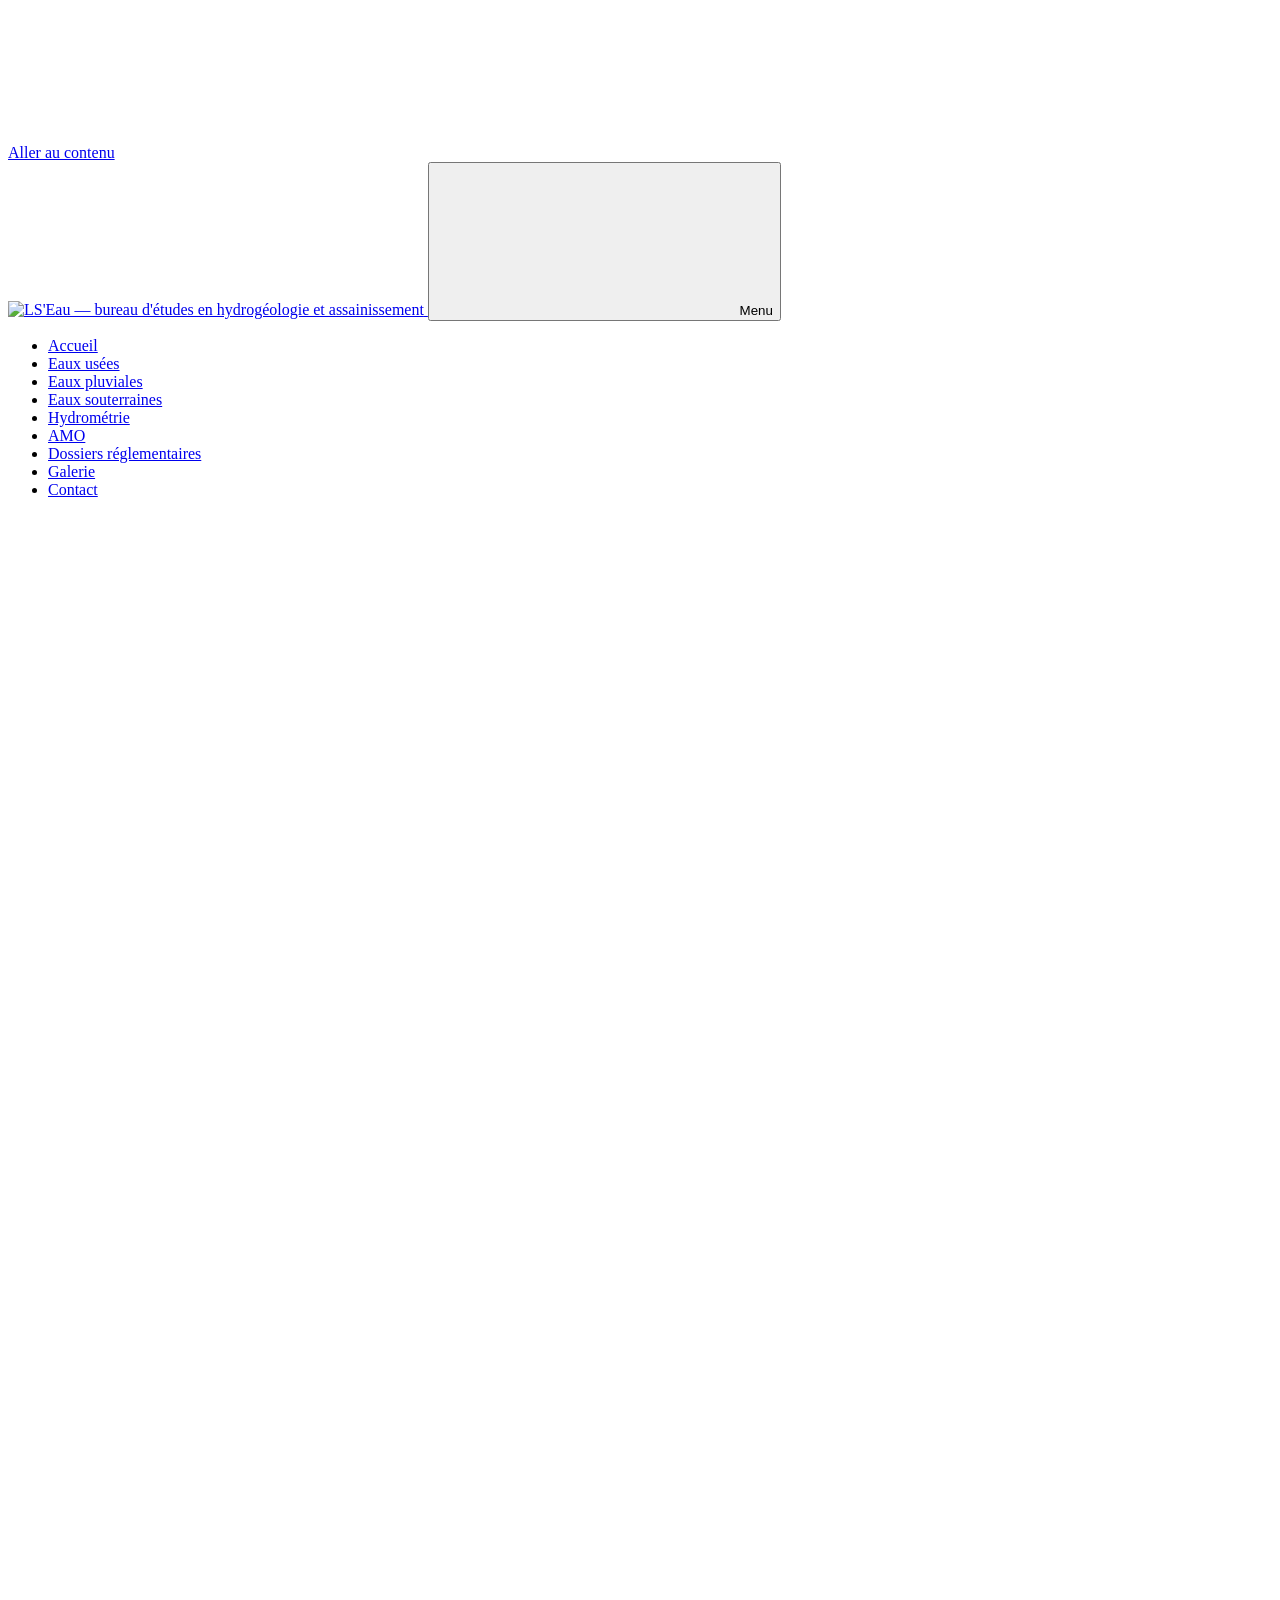
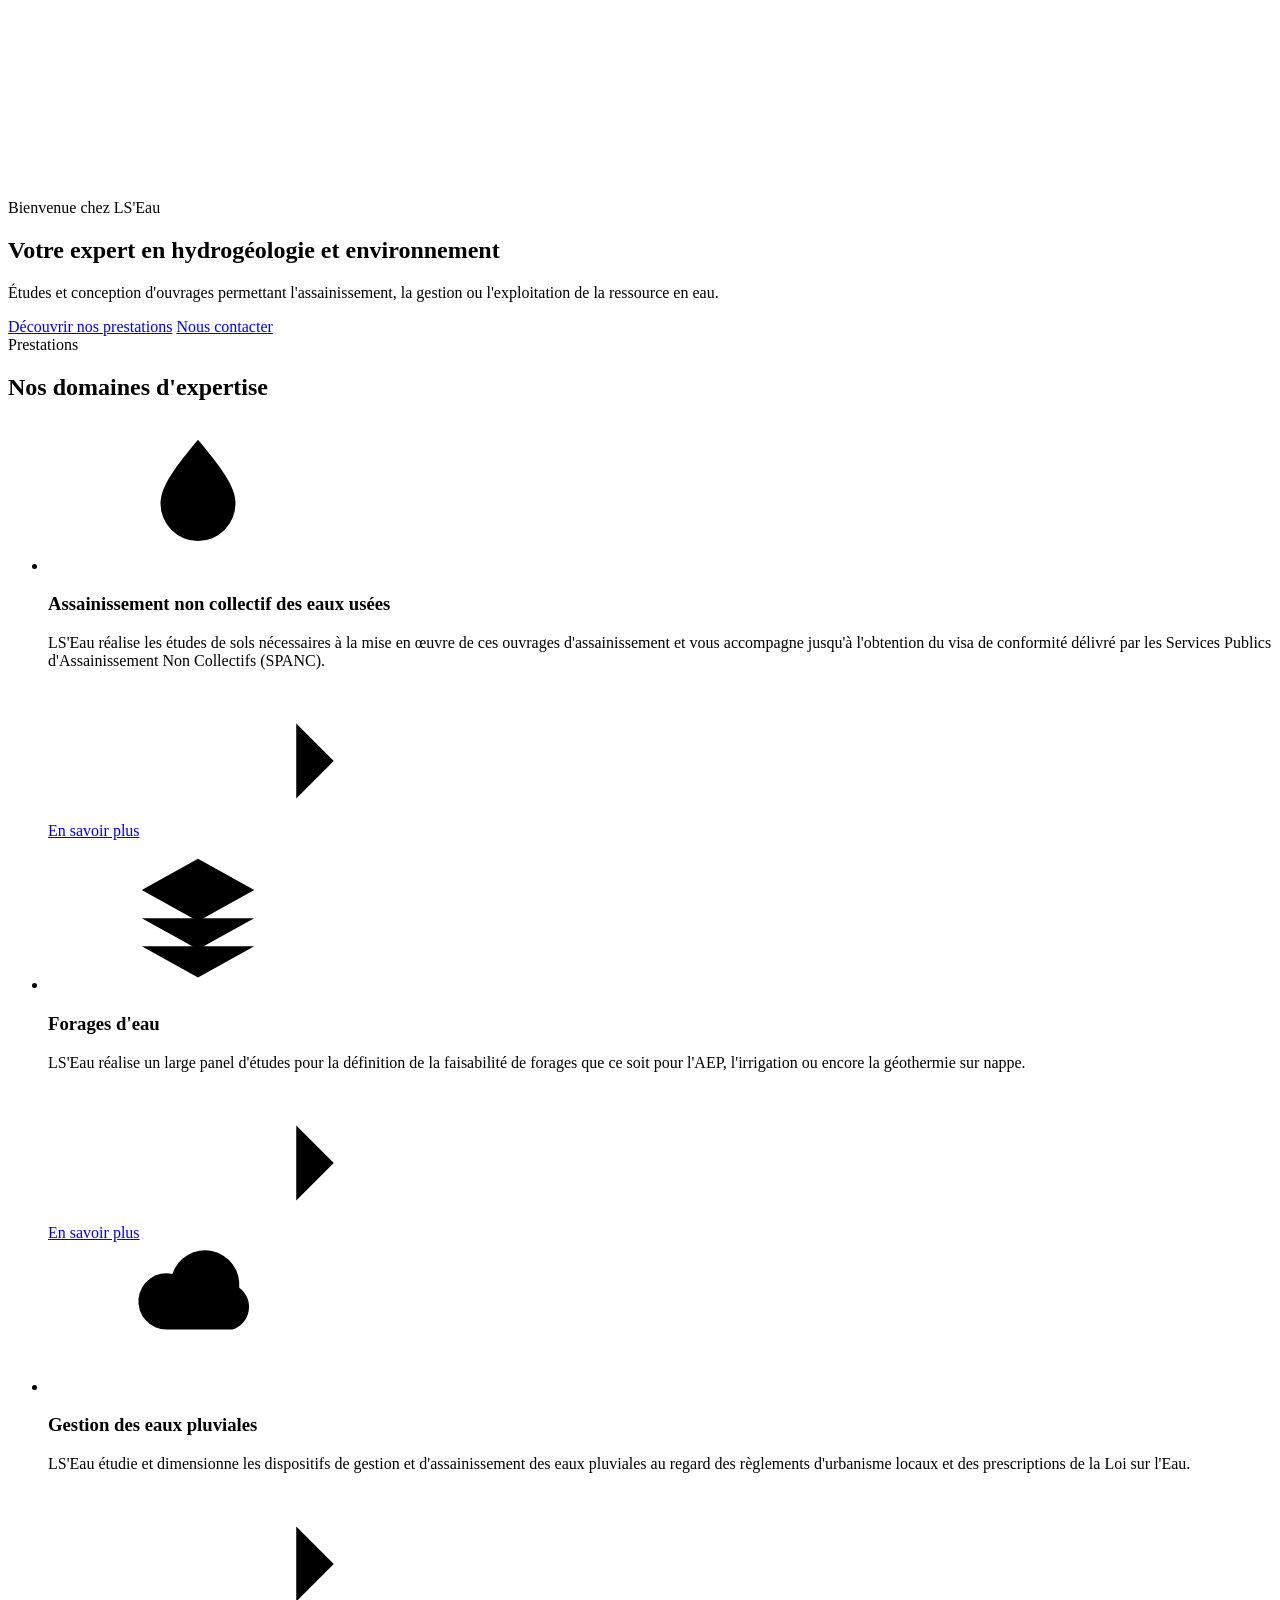
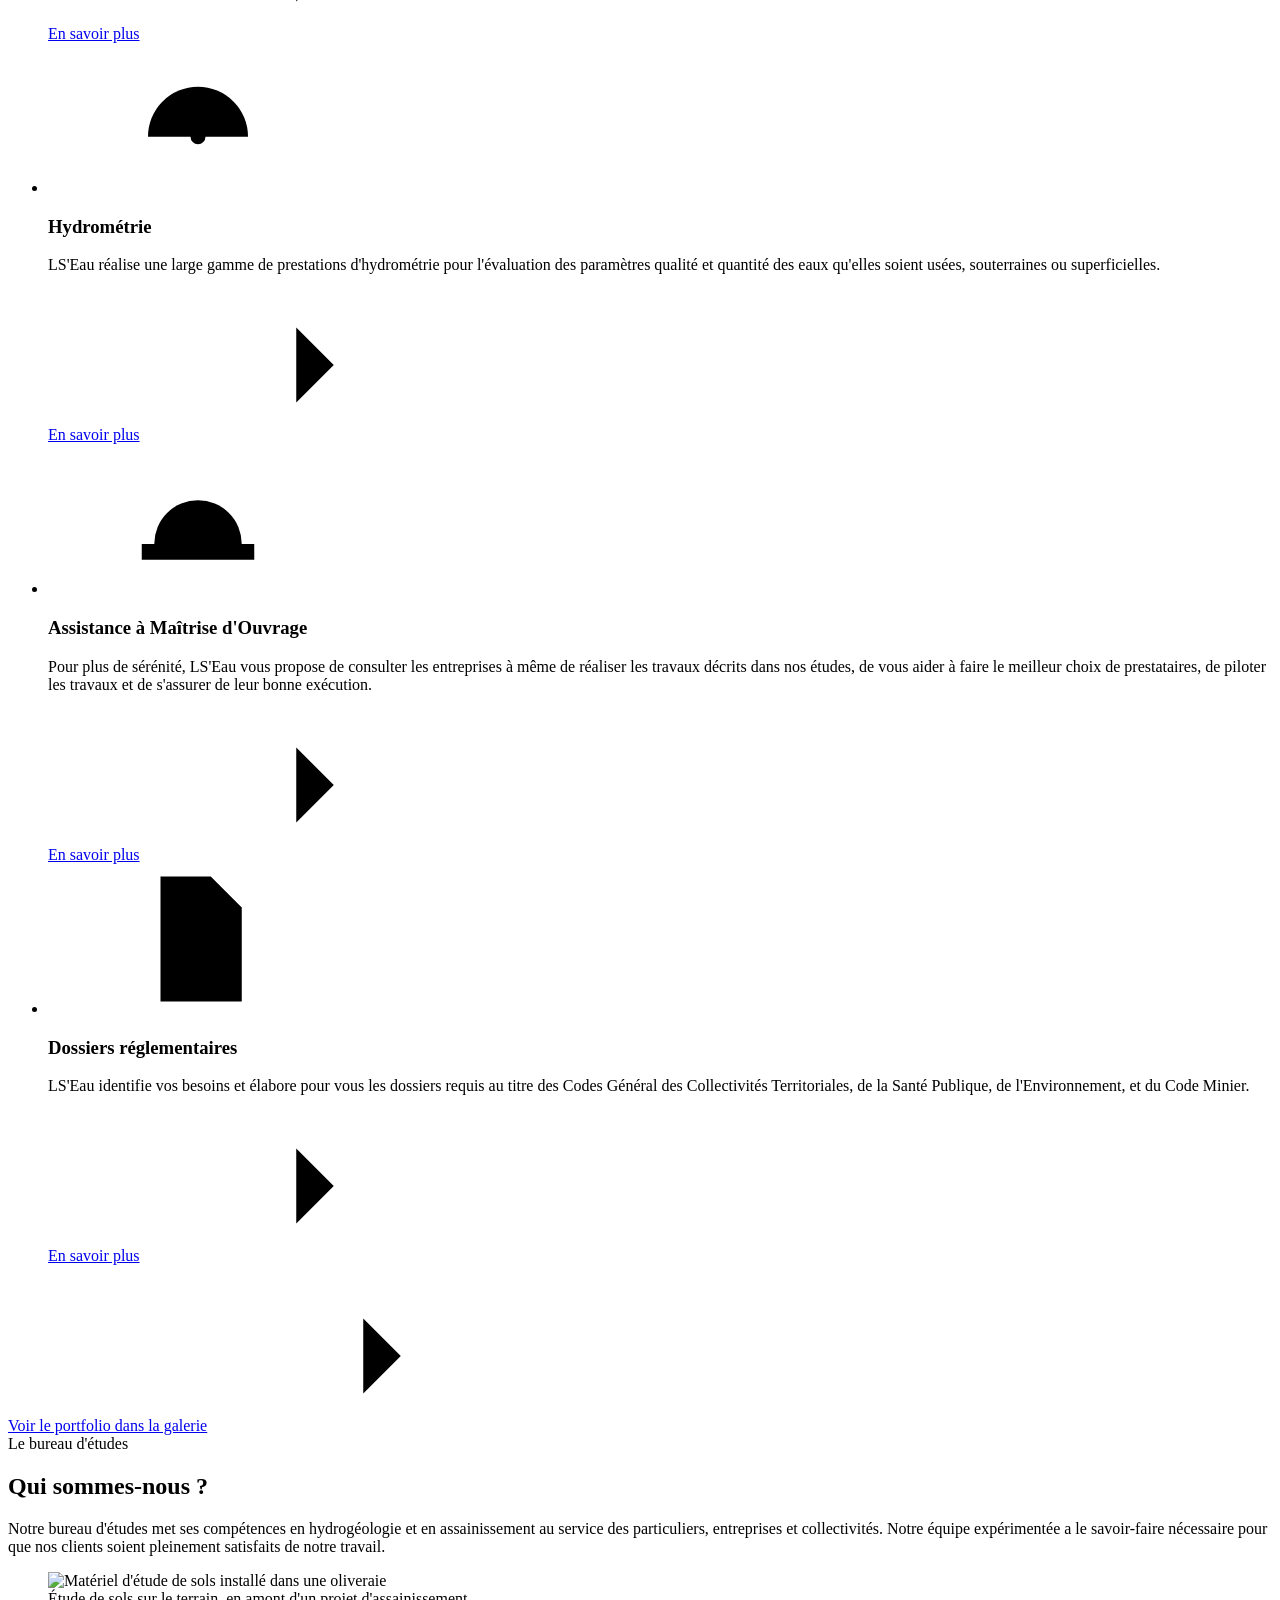
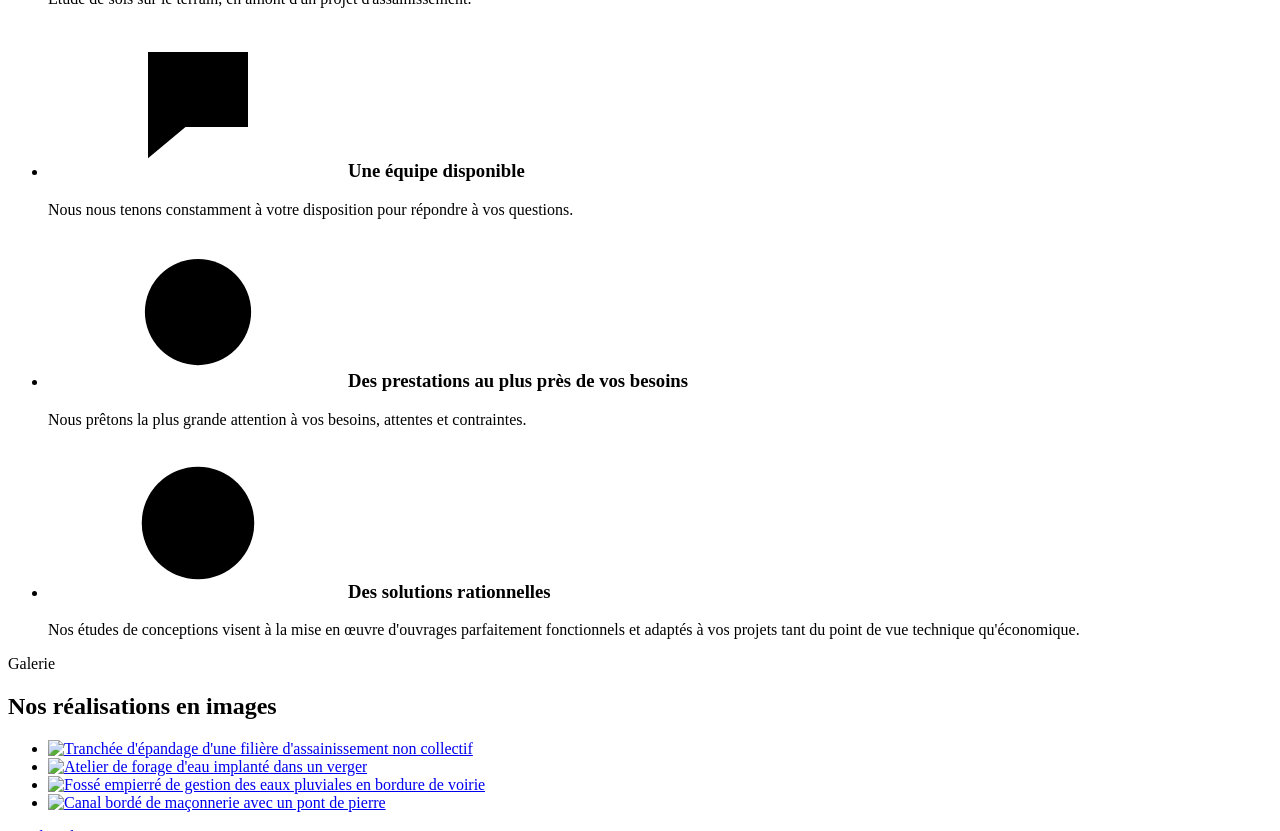
==== index.html @ eff04e7d "Add files via upload" ====
<!DOCTYPE html>
<html lang="fr">
<head>
  <meta charset="utf-8">
  <meta name="viewport" content="width=device-width, initial-scale=1">
  <title>LS'Eau — Bureau d'études en hydrogéologie et assainissement</title>
  <meta name="description" content="Spécialisé dans l'étude et la conception d'ouvrages permettant l'assainissement, la gestion ou l'exploitation de la ressource en eau. Assainissement des eaux usées ou pluviales / forages pour l'eau potable ou la géothermie / hydrométrie / dossiers réglementaires.">
  <link rel="canonical" href="https://www.ls-eau.fr/">
  <meta property="og:type" content="website">
  <meta property="og:site_name" content="LS'Eau">
  <meta property="og:locale" content="fr_FR">
  <meta property="og:title" content="LS'Eau — Bureau d'études en hydrogéologie et assainissement">
  <meta property="og:description" content="Spécialisé dans l'étude et la conception d'ouvrages permettant l'assainissement, la gestion ou l'exploitation de la ressource en eau. Assainissement des eaux usées ou pluviales / forages pour l'eau potable ou la géothermie / hydrométrie / dossiers réglementaires.">
  <meta property="og:url" content="https://www.ls-eau.fr/">
  <meta property="og:image" content="https://www.ls-eau.fr/assets/images/og-image.jpg">
  <meta name="twitter:card" content="summary_large_image">
  <meta name="theme-color" content="#0e2c4c">
  <link rel="icon" href="assets/images/favicon.svg" type="image/svg+xml">
  <link rel="icon" href="assets/images/favicon.png" type="image/png" sizes="57x57">
  <link rel="apple-touch-icon" href="assets/images/favicon.png">
  <link rel="stylesheet" href="css/style.css">
  <script>document.documentElement.classList.add("js");</script>
  <script src="js/main.js" defer></script>
</head>
<body>
<a class="skip-link" href="#main">Aller au contenu</a>
<svg xmlns="http://www.w3.org/2000/svg" class="svg-defs" aria-hidden="true" focusable="false">
  <symbol id="i-menu" viewBox="0 0 24 24"><path d="M4 7h16M4 12h16M4 17h16"/></symbol>
  <symbol id="i-close" viewBox="0 0 24 24"><path d="M6 6l12 12M18 6L6 18"/></symbol>
  <symbol id="i-arrow" viewBox="0 0 24 24"><path d="M4 12h15M13 6l6 6-6 6"/></symbol>
  <symbol id="i-chevron-left" viewBox="0 0 24 24"><path d="M14.5 5.5L8 12l6.5 6.5"/></symbol>
  <symbol id="i-chevron-right" viewBox="0 0 24 24"><path d="M9.5 5.5L16 12l-6.5 6.5"/></symbol>
  <symbol id="i-phone" viewBox="0 0 24 24"><path d="M5 3h4l1.5 5-2.2 1.6a13 13 0 0 0 6.1 6.1L16 13.5l5 1.5v4a2 2 0 0 1-2.2 2A17.5 17.5 0 0 1 3 5.2 2 2 0 0 1 5 3z"/></symbol>
  <symbol id="i-mail" viewBox="0 0 24 24"><rect x="3" y="5" width="18" height="14" rx="2"/><path d="M3 7l9 6 9-6"/></symbol>
  <symbol id="i-pin" viewBox="0 0 24 24"><path d="M12 21s-7-6.1-7-11a7 7 0 0 1 14 0c0 4.9-7 11-7 11z"/><circle cx="12" cy="10" r="2.5"/></symbol>
  <symbol id="i-droplet" viewBox="0 0 24 24"><path d="M12 3c3.5 4.2 6 7.4 6 10.2a6 6 0 0 1-12 0C6 10.4 8.5 7.2 12 3z"/></symbol>
  <symbol id="i-rain" viewBox="0 0 24 24"><path d="M7 14a4.5 4.5 0 1 1 .9-8.9A5.5 5.5 0 0 1 18.6 7.3 3.8 3.8 0 0 1 17.5 14H7z"/><path d="M8 17l-1 3M12 17l-1 3M16 17l-1 3"/></symbol>
  <symbol id="i-layers" viewBox="0 0 24 24"><path d="M12 3l9 5-9 5-9-5 9-5z"/><path d="M3 12.5l9 5 9-5"/><path d="M3 17l9 5 9-5"/></symbol>
  <symbol id="i-gauge" viewBox="0 0 24 24"><path d="M4 15a8 8 0 0 1 16 0"/><path d="M12 15l3.5-3.5"/><circle cx="12" cy="15" r="1.2"/><path d="M2.5 15H4M20 15h1.5"/></symbol>
  <symbol id="i-helmet" viewBox="0 0 24 24"><path d="M5 16a7 7 0 0 1 14 0"/><path d="M3 16h18v2.5H3z"/><path d="M12 9v7"/></symbol>
  <symbol id="i-file" viewBox="0 0 24 24"><path d="M6 2h8l5 5v15H6z"/><path d="M14 2v5h5"/><path d="M9 12h6M9 16h6"/></symbol>
  <symbol id="i-chat" viewBox="0 0 24 24"><path d="M4 4h16v12H10l-6 5V4z"/></symbol>
  <symbol id="i-target" viewBox="0 0 24 24"><circle cx="12" cy="12" r="8.5"/><circle cx="12" cy="12" r="4.5"/><circle cx="12" cy="12" r="1"/></symbol>
  <symbol id="i-check" viewBox="0 0 24 24"><circle cx="12" cy="12" r="9"/><path d="M8 12.5l2.8 2.8 5.7-6"/></symbol>
  <symbol id="i-book" viewBox="0 0 24 24"><path d="M4 19.5A2.5 2.5 0 0 1 6.5 17H20"/><path d="M6.5 2H20v20H6.5A2.5 2.5 0 0 1 4 19.5v-15A2.5 2.5 0 0 1 6.5 2z"/></symbol>
</svg>
<header class="site-header">
  <div class="container header-inner">
    <a class="brand" href="./">
      <img src="assets/images/ls-eau-logo.png" alt="LS'Eau — bureau d'études en hydrogéologie et assainissement" width="203" height="240">
    </a>
    <button class="nav-toggle" type="button" aria-expanded="false" aria-controls="main-nav">
      <svg class="icon" aria-hidden="true"><use href="#i-menu"/></svg>
      Menu
    </button>
    <nav id="main-nav" class="main-nav" aria-label="Navigation principale">
      <ul>
        <li><a href="./" aria-current="page">Accueil</a></li>
        <li><a href="assainissement/">Eaux usées</a></li>
        <li><a href="eaux-pluviales/">Eaux pluviales</a></li>
        <li><a href="eaux-souterraines/">Eaux souterraines</a></li>
        <li><a href="hydrometrie/">Hydrométrie</a></li>
        <li><a href="amo/">AMO</a></li>
        <li><a href="dossiers-reglementaires/">Dossiers réglementaires</a></li>
        <li><a href="galerie/">Galerie</a></li>
        <li class="nav-contact"><a href="nous-contacter/">Contact</a></li>
      </ul>
    </nav>
  </div>
</header>
<main id="main">
<section class="hero">
  <div class="hero__media">
    <img src="assets/images/drilling-rig-cypress-1920w.webp"
         srcset="assets/images/drilling-rig-cypress-640w.webp 640w, assets/images/drilling-rig-cypress-1280w.webp 1280w, assets/images/drilling-rig-cypress-1920w.webp 1920w"
         sizes="100vw" width="1920" height="1280"
         alt="Atelier de forage d'eau LS'Eau implanté dans un terrain arboré" fetchpriority="high" decoding="async">
  </div>
  <div class="container">
    <div class="hero__content">
      <span class="eyebrow">Bienvenue chez LS'Eau</span>
      <h1>Votre expert en hydrogéologie et environnement</h1>
      <p>Études et conception d'ouvrages permettant l'assainissement, la gestion ou l'exploitation de la ressource en eau.</p>
      <div class="hero__actions">
        <a class="btn btn--light" href="#prestations">Découvrir nos prestations</a>
        <a class="btn btn--ghost-light" href="nous-contacter/">Nous contacter</a>
      </div>
    </div>
  </div>
</section>

<section class="section" id="prestations" aria-labelledby="prestations-title">
  <div class="container">
    <div class="section-head">
      <span class="eyebrow">Prestations</span>
      <h2 id="prestations-title">Nos domaines d'expertise</h2>
    </div>
    <ul class="card-grid">
    <li class="service-card">
      <span class="service-card__icon"><svg class="icon" aria-hidden="true"><use href="#i-droplet"/></svg></span>
      <h3>Assainissement non collectif des eaux usées</h3>
      <p>LS'Eau réalise les études de sols nécessaires à la mise en œuvre de ces ouvrages d'assainissement et vous accompagne jusqu'à l'obtention du visa de conformité délivré par les Services Publics d'Assainissement Non Collectifs (SPANC).</p>
      <a class="link-arrow" href="assainissement/">En savoir plus<svg class="icon" aria-hidden="true"><use href="#i-arrow"/></svg></a>
    </li>
    <li class="service-card">
      <span class="service-card__icon"><svg class="icon" aria-hidden="true"><use href="#i-layers"/></svg></span>
      <h3>Forages d'eau</h3>
      <p>LS'Eau réalise un large panel d'études pour la définition de la faisabilité de forages que ce soit pour l'AEP, l'irrigation ou encore la géothermie sur nappe.</p>
      <a class="link-arrow" href="eaux-souterraines/">En savoir plus<svg class="icon" aria-hidden="true"><use href="#i-arrow"/></svg></a>
    </li>
    <li class="service-card">
      <span class="service-card__icon"><svg class="icon" aria-hidden="true"><use href="#i-rain"/></svg></span>
      <h3>Gestion des eaux pluviales</h3>
      <p>LS'Eau étudie et dimensionne les dispositifs de gestion et d'assainissement des eaux pluviales au regard des règlements d'urbanisme locaux et des prescriptions de la Loi sur l'Eau.</p>
      <a class="link-arrow" href="eaux-pluviales/">En savoir plus<svg class="icon" aria-hidden="true"><use href="#i-arrow"/></svg></a>
    </li>
    <li class="service-card">
      <span class="service-card__icon"><svg class="icon" aria-hidden="true"><use href="#i-gauge"/></svg></span>
      <h3>Hydrométrie</h3>
      <p>LS'Eau réalise une large gamme de prestations d'hydrométrie pour l'évaluation des paramètres qualité et quantité des eaux qu'elles soient usées, souterraines ou superficielles.</p>
      <a class="link-arrow" href="hydrometrie/">En savoir plus<svg class="icon" aria-hidden="true"><use href="#i-arrow"/></svg></a>
    </li>
    <li class="service-card">
      <span class="service-card__icon"><svg class="icon" aria-hidden="true"><use href="#i-helmet"/></svg></span>
      <h3>Assistance à Maîtrise d'Ouvrage</h3>
      <p>Pour plus de sérénité, LS'Eau vous propose de consulter les entreprises à même de réaliser les travaux décrits dans nos études, de vous aider à faire le meilleur choix de prestataires, de piloter les travaux et de s'assurer de leur bonne exécution.</p>
      <a class="link-arrow" href="amo/">En savoir plus<svg class="icon" aria-hidden="true"><use href="#i-arrow"/></svg></a>
    </li>
    <li class="service-card">
      <span class="service-card__icon"><svg class="icon" aria-hidden="true"><use href="#i-file"/></svg></span>
      <h3>Dossiers réglementaires</h3>
      <p>LS'Eau identifie vos besoins et élabore pour vous les dossiers requis au titre des Codes Général des Collectivités Territoriales, de la Santé Publique, de l'Environnement, et du Code Minier.</p>
      <a class="link-arrow" href="dossiers-reglementaires/">En savoir plus<svg class="icon" aria-hidden="true"><use href="#i-arrow"/></svg></a>
    </li>
    </ul>
    <div class="section-foot">
      <a class="link-arrow" href="galerie/">Voir le portfolio dans la galerie<svg class="icon" aria-hidden="true"><use href="#i-arrow"/></svg></a>
    </div>
  </div>
</section>

<section class="section section--alt" aria-labelledby="about-title">
  <div class="container">
    <div class="about-grid">
      <div>
        <span class="eyebrow">Le bureau d'études</span>
        <h2 id="about-title">Qui sommes-nous ?</h2>
        <p class="lead">Notre bureau d'études met ses compétences en hydrogéologie et en assainissement au service des particuliers, entreprises et collectivités. Notre équipe expérimentée a le savoir-faire nécessaire pour que nos clients soient pleinement satisfaits de notre travail.</p>
      </div>
  <figure>
    <img src="assets/images/soil-survey-field-1280w.webp" srcset="assets/images/soil-survey-field-640w.webp 640w, assets/images/soil-survey-field-1280w.webp 1280w" sizes="(min-width: 960px) 45vw, 100vw" width="1280" height="960" alt="Matériel d'étude de sols installé dans une oliveraie" loading="lazy" decoding="async">
    <figcaption>Étude de sols sur le terrain, en amont d'un projet d'assainissement.</figcaption>
  </figure>
    </div>
    <ul class="values">
      <li>
        <h3><svg class="icon" aria-hidden="true"><use href="#i-chat"/></svg>Une équipe disponible</h3>
        <p>Nous nous tenons constamment à votre disposition pour répondre à vos questions.</p>
      </li>
      <li>
        <h3><svg class="icon" aria-hidden="true"><use href="#i-target"/></svg>Des prestations au plus près de vos besoins</h3>
        <p>Nous prêtons la plus grande attention à vos besoins, attentes et contraintes.</p>
      </li>
      <li>
        <h3><svg class="icon" aria-hidden="true"><use href="#i-check"/></svg>Des solutions rationnelles</h3>
        <p>Nos études de conceptions visent à la mise en œuvre d'ouvrages parfaitement fonctionnels et adaptés à vos projets tant du point de vue technique qu'économique.</p>
      </li>
    </ul>
  </div>
</section>

<section class="section" aria-labelledby="realisations-title">
  <div class="container">
    <div class="section-head">
      <span class="eyebrow">Galerie</span>
      <h2 id="realisations-title">Nos réalisations en images</h2>
    </div>
    <ul class="photo-strip">
    <li><a href="galerie/"><img src="assets/images/sanitation-trench-480w.webp" alt="Tranchée d'épandage d'une filière d'assainissement non collectif" width="640" height="480" loading="lazy" decoding="async"></a></li>
    <li><a href="galerie/"><img src="assets/images/drilling-rig-orchard-480w.webp" alt="Atelier de forage d'eau implanté dans un verger" width="640" height="480" loading="lazy" decoding="async"></a></li>
    <li><a href="galerie/"><img src="assets/images/drainage-ditch-640w.webp" alt="Fossé empierré de gestion des eaux pluviales en bordure de voirie" width="640" height="480" loading="lazy" decoding="async"></a></li>
    <li><a href="galerie/"><img src="assets/images/canal-bridge-640w.webp" alt="Canal bordé de maçonnerie avec un pont de pierre" width="640" height="480" loading="lazy" decoding="async"></a></li>
    </ul>
    <div class="section-foot">
      <a class="btn btn--outline" href="galerie/">Voir la galerie</a>
    </div>
  </div>
</section>

<section class="section cta-band" aria-labelledby="cta-title">
  <div class="container cta-band__inner">
    <div>
      <h2 id="cta-title">Nos prestations vous intéressent ? Nous sommes là pour vous aider !</h2>
      <p>Nous voulons en savoir plus sur votre projet pour vous soumettre une offre technico-économique adaptée à vos besoins.</p>
    </div>
    <div class="cta-band__actions">
      <a class="btn btn--light" href="tel:+33651802623">
        <svg class="icon" aria-hidden="true"><use href="#i-phone"/></svg>
        Appelez-nous : 06 51 80 26 23
      </a>
      <a class="btn btn--ghost-light" href="mailto:contact@ls-eau.fr">
        <svg class="icon" aria-hidden="true"><use href="#i-mail"/></svg>
        contact@ls-eau.fr
      </a>
    </div>
  </div>
</section>
</main>
<footer class="site-footer">
  <div class="container">
    <div class="footer-grid">
      <div class="footer-brand">
        <img src="assets/images/ls-eau-logo.png" alt="LS'Eau" width="203" height="240" loading="lazy">
        <p>Bureau d'études en hydrogéologie et assainissement. Études et conception d'ouvrages pour l'assainissement, la gestion ou l'exploitation de la ressource en eau.</p>
      </div>
      <nav aria-label="Prestations">
        <h2>Prestations</h2>
        <ul>
          <li><a href="assainissement/">Eaux usées</a></li>
          <li><a href="eaux-pluviales/">Eaux pluviales</a></li>
          <li><a href="eaux-souterraines/">Eaux souterraines</a></li>
          <li><a href="hydrometrie/">Hydrométrie</a></li>
          <li><a href="amo/">AMO</a></li>
          <li><a href="dossiers-reglementaires/">Dossiers réglementaires</a></li>
        </ul>
      </nav>
      <nav aria-label="Informations">
        <h2>Informations</h2>
        <ul>
          <li><a href="./">Accueil</a></li>
          <li><a href="galerie/">Galerie</a></li>
          <li><a href="nous-contacter/">Contact</a></li>
          <li><a href="mentions-legales/">Mentions légales</a></li>
        </ul>
      </nav>
      <div>
        <h2>Contact</h2>
        <ul class="footer-contact">
          <li>
            <svg class="icon" aria-hidden="true"><use href="#i-pin"/></svg>
            <span>389, route des Courses<br>84300 Cavaillon, France</span>
          </li>
          <li>
            <svg class="icon" aria-hidden="true"><use href="#i-phone"/></svg>
            <a href="tel:+33651802623">06 51 80 26 23</a>
          </li>
          <li>
            <svg class="icon" aria-hidden="true"><use href="#i-mail"/></svg>
            <a href="mailto:contact@ls-eau.fr">contact@ls-eau.fr</a>
          </li>
        </ul>
      </div>
    </div>
    <div class="footer-bottom">
      <p>Copyright © LS'Eau — Tous droits réservés.</p>
      <p><a href="mentions-legales/">Mentions légales</a></p>
    </div>
  </div>
</footer>

</body>
</html>
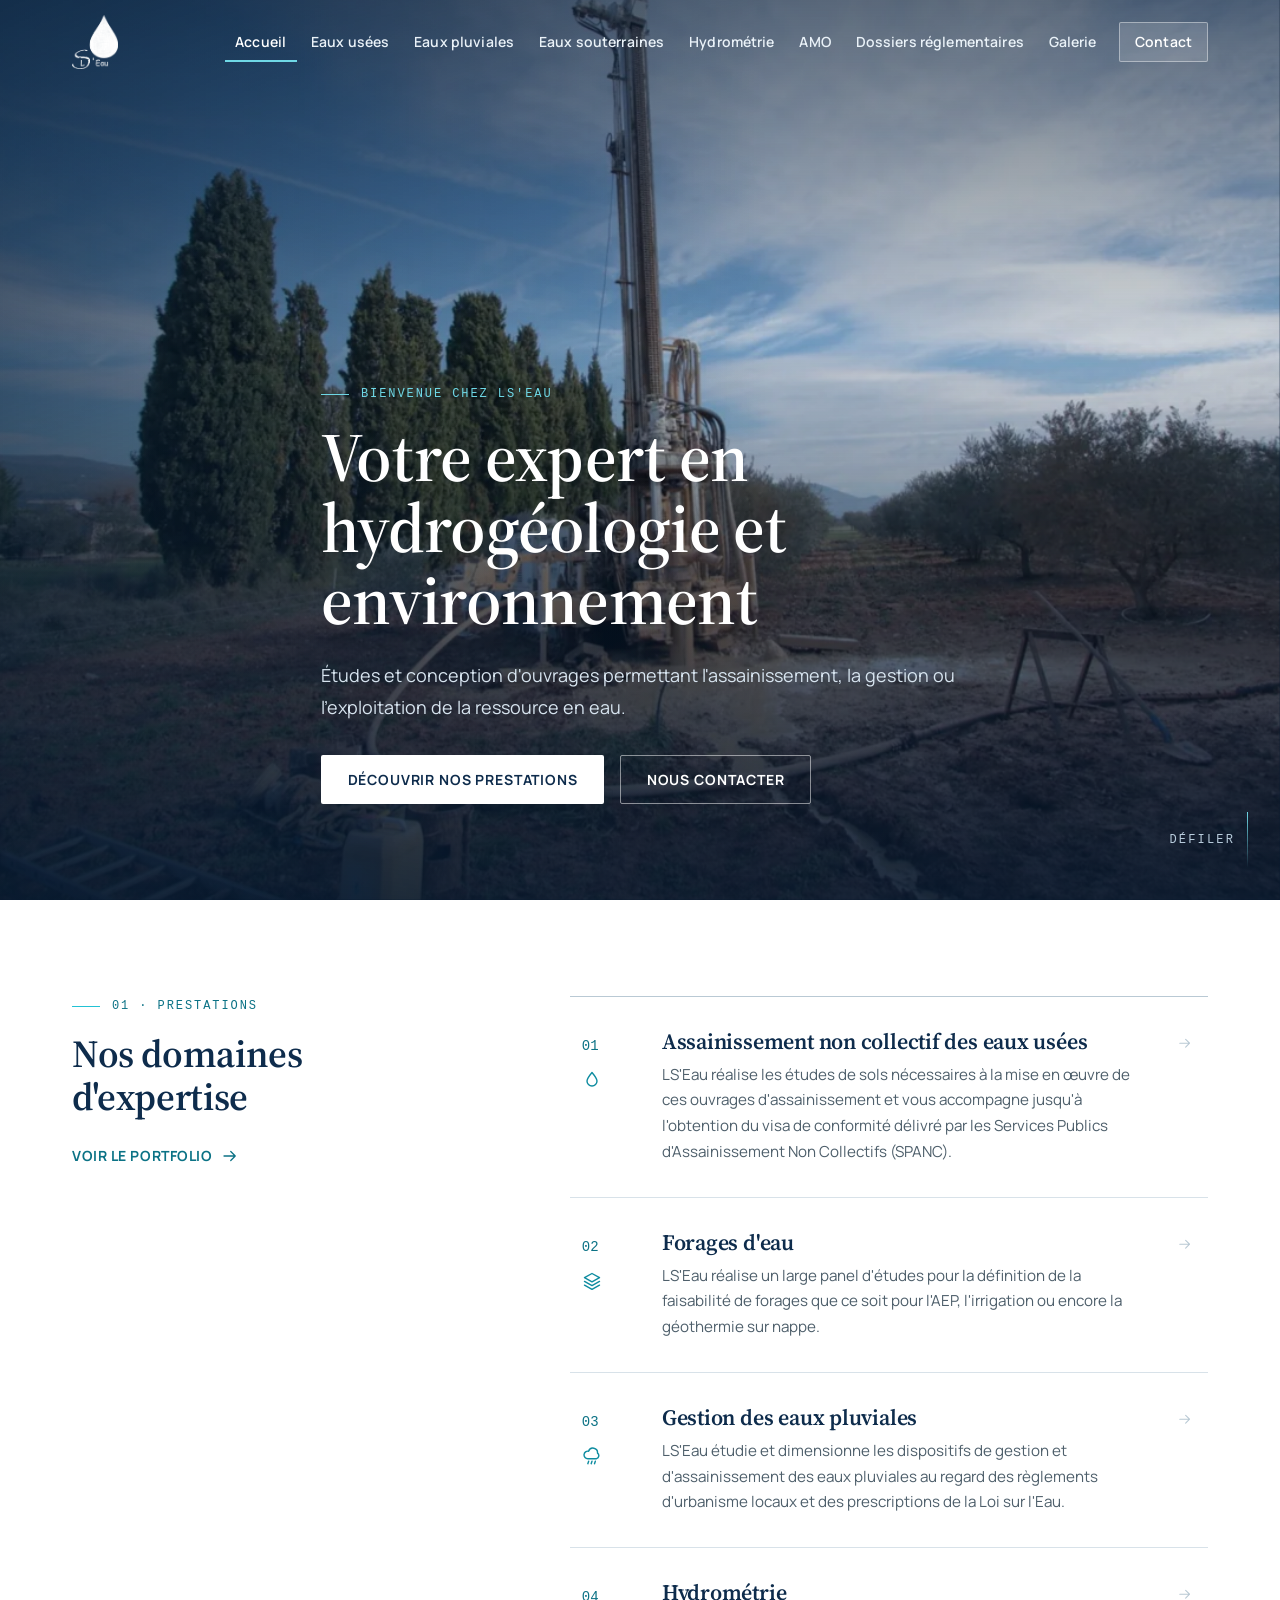
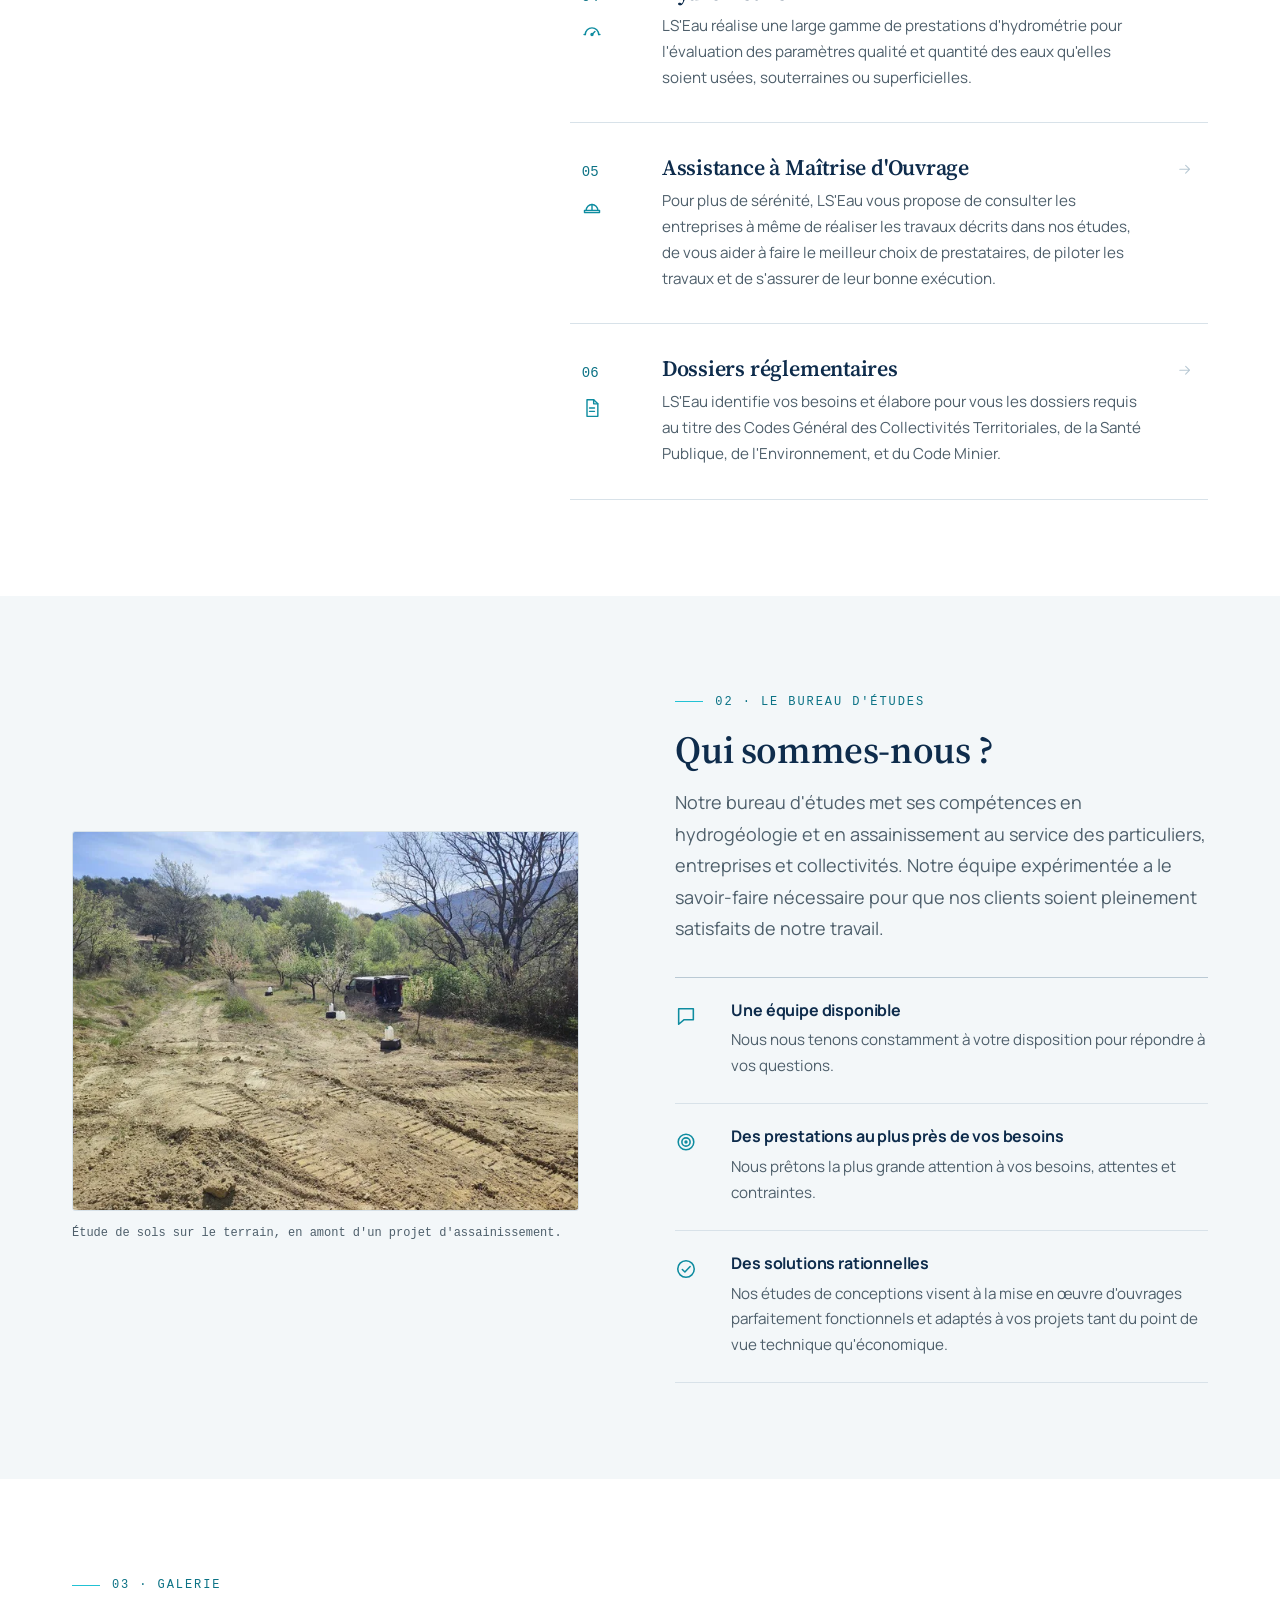
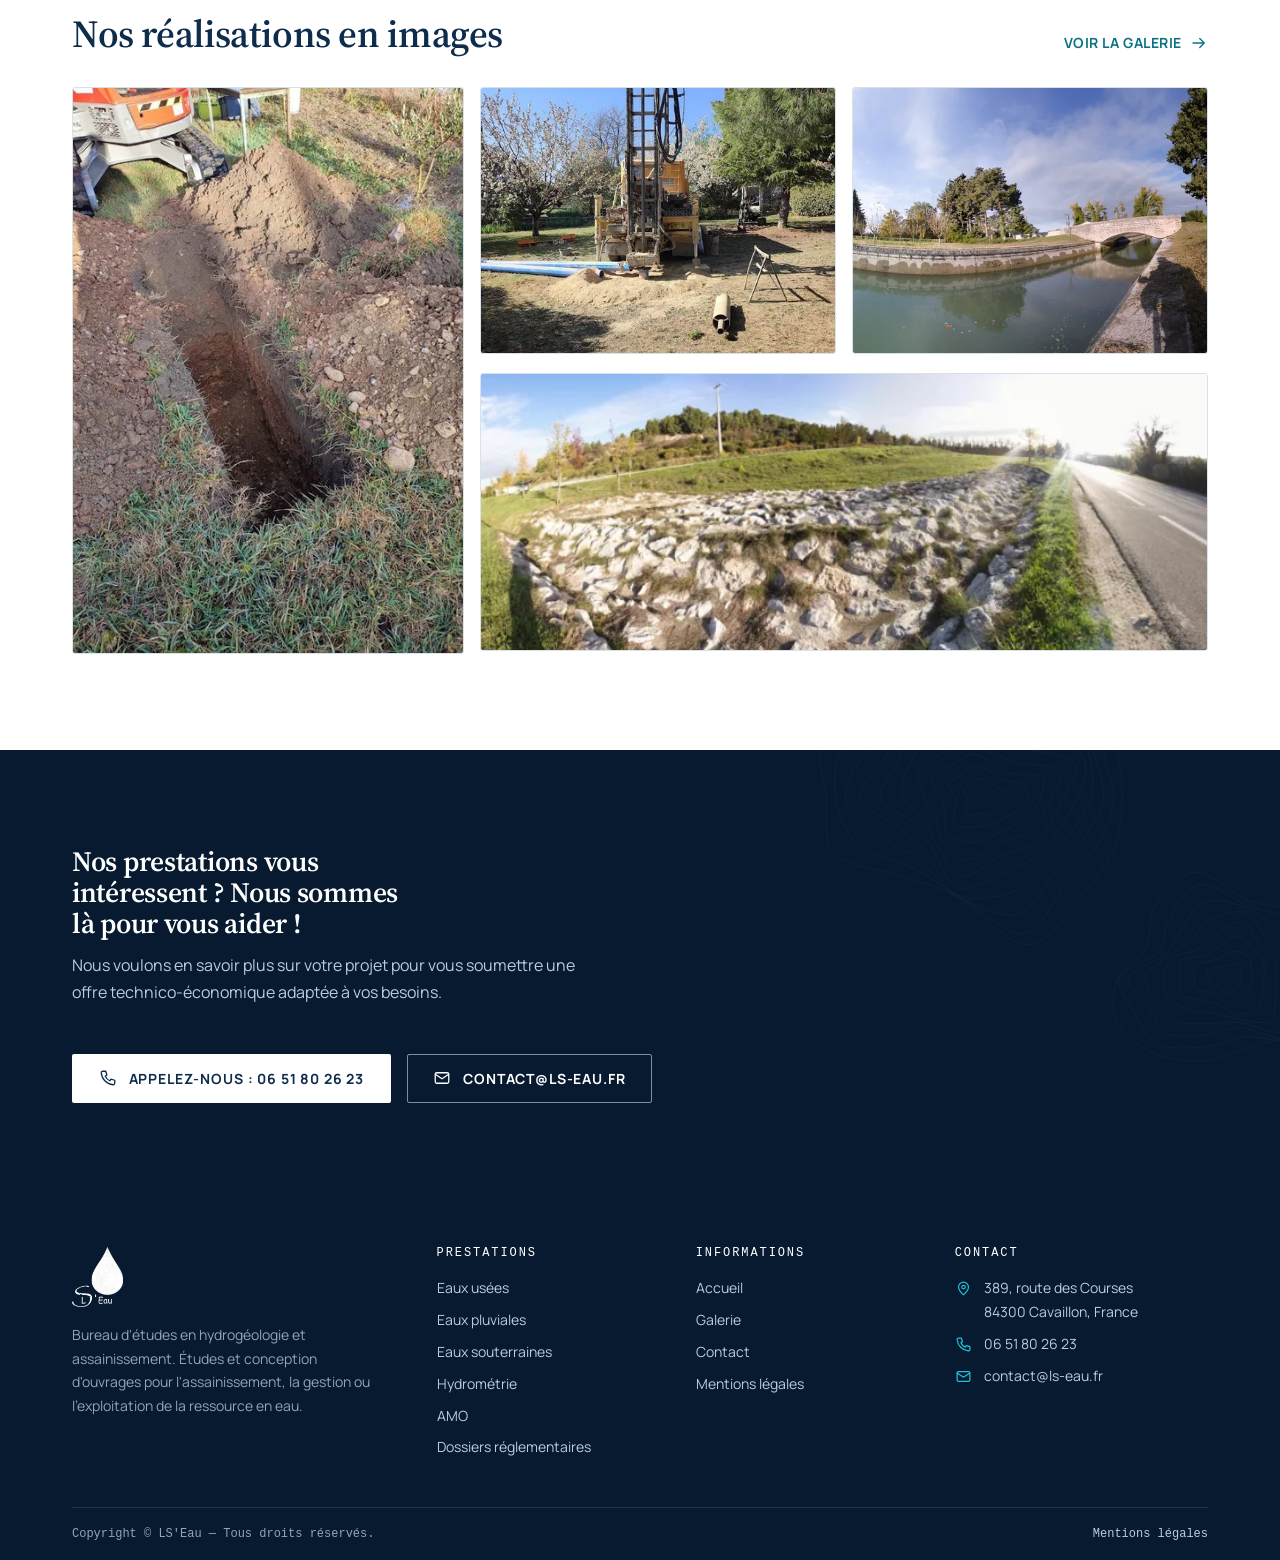
==== commit 75c3e379: "Add files via upload" ====
--- a/index.html
+++ b/index.html
@@ -18,11 +18,13 @@
   <link rel="icon" href="assets/images/favicon.svg" type="image/svg+xml">
   <link rel="icon" href="assets/images/favicon.png" type="image/png" sizes="57x57">
   <link rel="apple-touch-icon" href="assets/images/favicon.png">
+  <link rel="preload" href="assets/fonts/manrope-latin-var.woff2" as="font" type="font/woff2" crossorigin>
+  <link rel="preload" href="assets/fonts/source-serif-4-latin-var.woff2" as="font" type="font/woff2" crossorigin>
   <link rel="stylesheet" href="css/style.css">
   <script>document.documentElement.classList.add("js");</script>
   <script src="js/main.js" defer></script>
 </head>
-<body>
+<body class="has-hero">
 <a class="skip-link" href="#main">Aller au contenu</a>
 <svg xmlns="http://www.w3.org/2000/svg" class="svg-defs" aria-hidden="true" focusable="false">
   <symbol id="i-menu" viewBox="0 0 24 24"><path d="M4 7h16M4 12h16M4 17h16"/></symbol>
@@ -44,7 +46,7 @@
   <symbol id="i-check" viewBox="0 0 24 24"><circle cx="12" cy="12" r="9"/><path d="M8 12.5l2.8 2.8 5.7-6"/></symbol>
   <symbol id="i-book" viewBox="0 0 24 24"><path d="M4 19.5A2.5 2.5 0 0 1 6.5 17H20"/><path d="M6.5 2H20v20H6.5A2.5 2.5 0 0 1 4 19.5v-15A2.5 2.5 0 0 1 6.5 2z"/></symbol>
 </svg>
-<header class="site-header">
+<header class="site-header site-header--overlay">
   <div class="container header-inner">
     <a class="brand" href="./">
       <img src="assets/images/ls-eau-logo.png" alt="LS'Eau — bureau d'études en hydrogéologie et assainissement" width="203" height="240">
@@ -76,124 +78,131 @@
          sizes="100vw" width="1920" height="1280"
          alt="Atelier de forage d'eau LS'Eau implanté dans un terrain arboré" fetchpriority="high" decoding="async">
   </div>
+  <span class="contours contours--paper" aria-hidden="true"></span>
   <div class="container">
     <div class="hero__content">
-      <span class="eyebrow">Bienvenue chez LS'Eau</span>
-      <h1>Votre expert en hydrogéologie et environnement</h1>
-      <p>Études et conception d'ouvrages permettant l'assainissement, la gestion ou l'exploitation de la ressource en eau.</p>
-      <div class="hero__actions">
+      <span class="eyebrow" data-entrance style="--ed:.05s">Bienvenue chez LS'Eau</span>
+      <h1 data-entrance style="--ed:.15s">Votre expert en hydrogéologie et environnement</h1>
+      <p data-entrance style="--ed:.3s">Études et conception d'ouvrages permettant l'assainissement, la gestion ou l'exploitation de la ressource en eau.</p>
+      <div class="hero__actions" data-entrance style="--ed:.45s">
         <a class="btn btn--light" href="#prestations">Découvrir nos prestations</a>
         <a class="btn btn--ghost-light" href="nous-contacter/">Nous contacter</a>
       </div>
     </div>
   </div>
+  <span class="hero__scroll" aria-hidden="true">Défiler</span>
 </section>
 
 <section class="section" id="prestations" aria-labelledby="prestations-title">
-  <div class="container">
-    <div class="section-head">
-      <span class="eyebrow">Prestations</span>
+  <div class="container index-layout">
+    <div class="index-aside" data-reveal>
+      <span class="eyebrow">01 · Prestations</span>
       <h2 id="prestations-title">Nos domaines d'expertise</h2>
-    </div>
-    <ul class="card-grid">
-    <li class="service-card">
-      <span class="service-card__icon"><svg class="icon" aria-hidden="true"><use href="#i-droplet"/></svg></span>
-      <h3>Assainissement non collectif des eaux usées</h3>
-      <p>LS'Eau réalise les études de sols nécessaires à la mise en œuvre de ces ouvrages d'assainissement et vous accompagne jusqu'à l'obtention du visa de conformité délivré par les Services Publics d'Assainissement Non Collectifs (SPANC).</p>
-      <a class="link-arrow" href="assainissement/">En savoir plus<svg class="icon" aria-hidden="true"><use href="#i-arrow"/></svg></a>
-    </li>
-    <li class="service-card">
-      <span class="service-card__icon"><svg class="icon" aria-hidden="true"><use href="#i-layers"/></svg></span>
-      <h3>Forages d'eau</h3>
-      <p>LS'Eau réalise un large panel d'études pour la définition de la faisabilité de forages que ce soit pour l'AEP, l'irrigation ou encore la géothermie sur nappe.</p>
-      <a class="link-arrow" href="eaux-souterraines/">En savoir plus<svg class="icon" aria-hidden="true"><use href="#i-arrow"/></svg></a>
-    </li>
-    <li class="service-card">
-      <span class="service-card__icon"><svg class="icon" aria-hidden="true"><use href="#i-rain"/></svg></span>
-      <h3>Gestion des eaux pluviales</h3>
-      <p>LS'Eau étudie et dimensionne les dispositifs de gestion et d'assainissement des eaux pluviales au regard des règlements d'urbanisme locaux et des prescriptions de la Loi sur l'Eau.</p>
-      <a class="link-arrow" href="eaux-pluviales/">En savoir plus<svg class="icon" aria-hidden="true"><use href="#i-arrow"/></svg></a>
-    </li>
-    <li class="service-card">
-      <span class="service-card__icon"><svg class="icon" aria-hidden="true"><use href="#i-gauge"/></svg></span>
-      <h3>Hydrométrie</h3>
-      <p>LS'Eau réalise une large gamme de prestations d'hydrométrie pour l'évaluation des paramètres qualité et quantité des eaux qu'elles soient usées, souterraines ou superficielles.</p>
-      <a class="link-arrow" href="hydrometrie/">En savoir plus<svg class="icon" aria-hidden="true"><use href="#i-arrow"/></svg></a>
-    </li>
-    <li class="service-card">
-      <span class="service-card__icon"><svg class="icon" aria-hidden="true"><use href="#i-helmet"/></svg></span>
-      <h3>Assistance à Maîtrise d'Ouvrage</h3>
-      <p>Pour plus de sérénité, LS'Eau vous propose de consulter les entreprises à même de réaliser les travaux décrits dans nos études, de vous aider à faire le meilleur choix de prestataires, de piloter les travaux et de s'assurer de leur bonne exécution.</p>
-      <a class="link-arrow" href="amo/">En savoir plus<svg class="icon" aria-hidden="true"><use href="#i-arrow"/></svg></a>
-    </li>
-    <li class="service-card">
-      <span class="service-card__icon"><svg class="icon" aria-hidden="true"><use href="#i-file"/></svg></span>
-      <h3>Dossiers réglementaires</h3>
-      <p>LS'Eau identifie vos besoins et élabore pour vous les dossiers requis au titre des Codes Général des Collectivités Territoriales, de la Santé Publique, de l'Environnement, et du Code Minier.</p>
-      <a class="link-arrow" href="dossiers-reglementaires/">En savoir plus<svg class="icon" aria-hidden="true"><use href="#i-arrow"/></svg></a>
-    </li>
-    </ul>
-    <div class="section-foot">
-      <a class="link-arrow" href="galerie/">Voir le portfolio dans la galerie<svg class="icon" aria-hidden="true"><use href="#i-arrow"/></svg></a>
-    </div>
+      <a class="link-arrow" href="galerie/">Voir le portfolio<svg class="icon" aria-hidden="true"><use href="#i-arrow"/></svg></a>
+    </div>
+    <ol class="service-index">
+      <li data-reveal style="--rd:0.00s">
+        <a href="assainissement/">
+          <span class="service-index__num">01<svg class="icon" aria-hidden="true"><use href="#i-droplet"/></svg></span>
+          <div><h3>Assainissement non collectif des eaux usées</h3><p>LS'Eau réalise les études de sols nécessaires à la mise en œuvre de ces ouvrages d'assainissement et vous accompagne jusqu'à l'obtention du visa de conformité délivré par les Services Publics d'Assainissement Non Collectifs (SPANC).</p></div>
+          <svg class="icon service-index__arrow" aria-hidden="true"><use href="#i-arrow"/></svg>
+        </a>
+      </li>
+      <li data-reveal style="--rd:0.06s">
+        <a href="eaux-souterraines/">
+          <span class="service-index__num">02<svg class="icon" aria-hidden="true"><use href="#i-layers"/></svg></span>
+          <div><h3>Forages d'eau</h3><p>LS'Eau réalise un large panel d'études pour la définition de la faisabilité de forages que ce soit pour l'AEP, l'irrigation ou encore la géothermie sur nappe.</p></div>
+          <svg class="icon service-index__arrow" aria-hidden="true"><use href="#i-arrow"/></svg>
+        </a>
+      </li>
+      <li data-reveal style="--rd:0.12s">
+        <a href="eaux-pluviales/">
+          <span class="service-index__num">03<svg class="icon" aria-hidden="true"><use href="#i-rain"/></svg></span>
+          <div><h3>Gestion des eaux pluviales</h3><p>LS'Eau étudie et dimensionne les dispositifs de gestion et d'assainissement des eaux pluviales au regard des règlements d'urbanisme locaux et des prescriptions de la Loi sur l'Eau.</p></div>
+          <svg class="icon service-index__arrow" aria-hidden="true"><use href="#i-arrow"/></svg>
+        </a>
+      </li>
+      <li data-reveal style="--rd:0.18s">
+        <a href="hydrometrie/">
+          <span class="service-index__num">04<svg class="icon" aria-hidden="true"><use href="#i-gauge"/></svg></span>
+          <div><h3>Hydrométrie</h3><p>LS'Eau réalise une large gamme de prestations d'hydrométrie pour l'évaluation des paramètres qualité et quantité des eaux qu'elles soient usées, souterraines ou superficielles.</p></div>
+          <svg class="icon service-index__arrow" aria-hidden="true"><use href="#i-arrow"/></svg>
+        </a>
+      </li>
+      <li data-reveal style="--rd:0.24s">
+        <a href="amo/">
+          <span class="service-index__num">05<svg class="icon" aria-hidden="true"><use href="#i-helmet"/></svg></span>
+          <div><h3>Assistance à Maîtrise d'Ouvrage</h3><p>Pour plus de sérénité, LS'Eau vous propose de consulter les entreprises à même de réaliser les travaux décrits dans nos études, de vous aider à faire le meilleur choix de prestataires, de piloter les travaux et de s'assurer de leur bonne exécution.</p></div>
+          <svg class="icon service-index__arrow" aria-hidden="true"><use href="#i-arrow"/></svg>
+        </a>
+      </li>
+      <li data-reveal style="--rd:0.30s">
+        <a href="dossiers-reglementaires/">
+          <span class="service-index__num">06<svg class="icon" aria-hidden="true"><use href="#i-file"/></svg></span>
+          <div><h3>Dossiers réglementaires</h3><p>LS'Eau identifie vos besoins et élabore pour vous les dossiers requis au titre des Codes Général des Collectivités Territoriales, de la Santé Publique, de l'Environnement, et du Code Minier.</p></div>
+          <svg class="icon service-index__arrow" aria-hidden="true"><use href="#i-arrow"/></svg>
+        </a>
+      </li>
+    </ol>
   </div>
 </section>
 
 <section class="section section--alt" aria-labelledby="about-title">
   <div class="container">
     <div class="about-grid">
-      <div>
-        <span class="eyebrow">Le bureau d'études</span>
+  <figure data-reveal>
+    <img src="assets/images/soil-survey-field-1280w.webp" srcset="assets/images/soil-survey-field-640w.webp 640w, assets/images/soil-survey-field-1280w.webp 1280w" sizes="(min-width: 1024px) 45vw, 100vw" width="1280" height="960" alt="Matériel d'étude de sols installé dans une oliveraie" loading="lazy" decoding="async">
+    <figcaption>Étude de sols sur le terrain, en amont d'un projet d'assainissement.</figcaption>
+  </figure>
+      <div data-reveal>
+        <span class="eyebrow">02 · Le bureau d'études</span>
         <h2 id="about-title">Qui sommes-nous ?</h2>
         <p class="lead">Notre bureau d'études met ses compétences en hydrogéologie et en assainissement au service des particuliers, entreprises et collectivités. Notre équipe expérimentée a le savoir-faire nécessaire pour que nos clients soient pleinement satisfaits de notre travail.</p>
-      </div>
-  <figure>
-    <img src="assets/images/soil-survey-field-1280w.webp" srcset="assets/images/soil-survey-field-640w.webp 640w, assets/images/soil-survey-field-1280w.webp 1280w" sizes="(min-width: 960px) 45vw, 100vw" width="1280" height="960" alt="Matériel d'étude de sols installé dans une oliveraie" loading="lazy" decoding="async">
-    <figcaption>Étude de sols sur le terrain, en amont d'un projet d'assainissement.</figcaption>
-  </figure>
-    </div>
-    <ul class="values">
-      <li>
-        <h3><svg class="icon" aria-hidden="true"><use href="#i-chat"/></svg>Une équipe disponible</h3>
-        <p>Nous nous tenons constamment à votre disposition pour répondre à vos questions.</p>
-      </li>
-      <li>
-        <h3><svg class="icon" aria-hidden="true"><use href="#i-target"/></svg>Des prestations au plus près de vos besoins</h3>
-        <p>Nous prêtons la plus grande attention à vos besoins, attentes et contraintes.</p>
-      </li>
-      <li>
-        <h3><svg class="icon" aria-hidden="true"><use href="#i-check"/></svg>Des solutions rationnelles</h3>
-        <p>Nos études de conceptions visent à la mise en œuvre d'ouvrages parfaitement fonctionnels et adaptés à vos projets tant du point de vue technique qu'économique.</p>
-      </li>
+        <ul class="values-list">
+          <li>
+            <svg class="icon" aria-hidden="true"><use href="#i-chat"/></svg>
+            <div><h3>Une équipe disponible</h3><p>Nous nous tenons constamment à votre disposition pour répondre à vos questions.</p></div>
+          </li>
+          <li>
+            <svg class="icon" aria-hidden="true"><use href="#i-target"/></svg>
+            <div><h3>Des prestations au plus près de vos besoins</h3><p>Nous prêtons la plus grande attention à vos besoins, attentes et contraintes.</p></div>
+          </li>
+          <li>
+            <svg class="icon" aria-hidden="true"><use href="#i-check"/></svg>
+            <div><h3>Des solutions rationnelles</h3><p>Nos études de conceptions visent à la mise en œuvre d'ouvrages parfaitement fonctionnels et adaptés à vos projets tant du point de vue technique qu'économique.</p></div>
+          </li>
+        </ul>
+      </div>
+    </div>
+  </div>
+</section>
+
+<section class="section" aria-labelledby="realisations-title">
+  <div class="container">
+    <div class="mosaic-head" data-reveal>
+      <div>
+        <span class="eyebrow">03 · Galerie</span>
+        <h2 id="realisations-title">Nos réalisations en images</h2>
+      </div>
+      <a class="link-arrow" href="galerie/">Voir la galerie<svg class="icon" aria-hidden="true"><use href="#i-arrow"/></svg></a>
+    </div>
+    <ul class="mosaic">
+      <li data-reveal style="--rd:0.00s"><a href="galerie/"><img src="assets/images/sanitation-trench-480w.webp" alt="Tranchée d'épandage d'une filière d'assainissement non collectif" width="640" height="480" loading="lazy" decoding="async"></a></li>
+      <li data-reveal style="--rd:0.08s"><a href="galerie/"><img src="assets/images/drilling-rig-orchard-480w.webp" alt="Atelier de forage d'eau implanté dans un verger" width="640" height="480" loading="lazy" decoding="async"></a></li>
+      <li data-reveal style="--rd:0.16s"><a href="galerie/"><img src="assets/images/canal-bridge-640w.webp" alt="Canal bordé de maçonnerie avec un pont de pierre" width="640" height="480" loading="lazy" decoding="async"></a></li>
+      <li data-reveal style="--rd:0.24s"><a href="galerie/"><img src="assets/images/drainage-ditch-640w.webp" alt="Fossé empierré de gestion des eaux pluviales en bordure de voirie" width="640" height="480" loading="lazy" decoding="async"></a></li>
     </ul>
   </div>
 </section>
 
-<section class="section" aria-labelledby="realisations-title">
-  <div class="container">
-    <div class="section-head">
-      <span class="eyebrow">Galerie</span>
-      <h2 id="realisations-title">Nos réalisations en images</h2>
-    </div>
-    <ul class="photo-strip">
-    <li><a href="galerie/"><img src="assets/images/sanitation-trench-480w.webp" alt="Tranchée d'épandage d'une filière d'assainissement non collectif" width="640" height="480" loading="lazy" decoding="async"></a></li>
-    <li><a href="galerie/"><img src="assets/images/drilling-rig-orchard-480w.webp" alt="Atelier de forage d'eau implanté dans un verger" width="640" height="480" loading="lazy" decoding="async"></a></li>
-    <li><a href="galerie/"><img src="assets/images/drainage-ditch-640w.webp" alt="Fossé empierré de gestion des eaux pluviales en bordure de voirie" width="640" height="480" loading="lazy" decoding="async"></a></li>
-    <li><a href="galerie/"><img src="assets/images/canal-bridge-640w.webp" alt="Canal bordé de maçonnerie avec un pont de pierre" width="640" height="480" loading="lazy" decoding="async"></a></li>
-    </ul>
-    <div class="section-foot">
-      <a class="btn btn--outline" href="galerie/">Voir la galerie</a>
-    </div>
-  </div>
-</section>
-
 <section class="section cta-band" aria-labelledby="cta-title">
+  <span class="contours contours--paper" aria-hidden="true"></span>
   <div class="container cta-band__inner">
-    <div>
+    <div data-reveal>
       <h2 id="cta-title">Nos prestations vous intéressent ? Nous sommes là pour vous aider !</h2>
       <p>Nous voulons en savoir plus sur votre projet pour vous soumettre une offre technico-économique adaptée à vos besoins.</p>
     </div>
-    <div class="cta-band__actions">
+    <div class="cta-band__actions" data-reveal style="--rd:.12s">
       <a class="btn btn--light" href="tel:+33651802623">
         <svg class="icon" aria-hidden="true"><use href="#i-phone"/></svg>
         Appelez-nous : 06 51 80 26 23
--- a/css/style.css
+++ b/css/style.css
@@ -0,0 +1,1203 @@
+/* ==========================================================================
+   LS'Eau — art-directed stylesheet
+   Editorial / scientific-publication identity: serif display (Source Serif 4),
+   grotesque body (Manrope), monospace technical annotations, hairline rules,
+   topographic contour motifs, asymmetric compositions.
+   Sections: 1 fonts/tokens · 2 base · 3 utilities · 4 header · 5 buttons
+   6 hero · 7 page head · 8 service index · 9 about · 10 mosaic · 11 cta
+   12 study entries · 13 commitment · 14 figures · 15 code register
+   16 gallery/lightbox · 17 contact · 18 legal · 19 footer · 20 motion
+   21 responsive · 22 reduced motion
+   ========================================================================== */
+
+/* 1. Fonts & design tokens ------------------------------------------------- */
+@font-face {
+  font-family: "Manrope";
+  font-style: normal;
+  font-weight: 400 800;
+  font-display: swap;
+  src: url("../assets/fonts/manrope-latin-var.woff2") format("woff2");
+}
+
+@font-face {
+  font-family: "Source Serif 4";
+  font-style: normal;
+  font-weight: 400 700;
+  font-display: swap;
+  src: url("../assets/fonts/source-serif-4-latin-var.woff2") format("woff2");
+}
+
+:root {
+  /* Brand palette (from the LS'Eau logo: navy + turquoise droplet) */
+  --navy-950: #071a30;
+  --navy-900: #0a2038;
+  --navy-800: #0e2c4c;
+  --navy-700: #123a63;
+  --navy-100: #e8eef5;
+  --teal-700: #0b7285;   /* text-safe accent (contrast >= 4.5 on white) */
+  --teal-600: #0e8ca0;
+  --teal-400: #22c2d4;
+  --teal-300: #6fd8e6;
+  --teal-050: #e9f7f9;
+
+  --ink: #1c2b39;
+  --muted: #4e5f6b;
+  --line: #d8e2e9;
+  --line-strong: #b9c9d4;
+  --bg: #ffffff;
+  --bg-alt: #f3f7f9;
+
+  /* Typography */
+  --font-display: "Source Serif 4", Georgia, "Times New Roman", serif;
+  --font-body: "Manrope", system-ui, -apple-system, "Segoe UI", Roboto,
+    "Helvetica Neue", Arial, sans-serif;
+  --font-mono: ui-monospace, "SF Mono", "Cascadia Mono", "Segoe UI Mono",
+    Consolas, "Liberation Mono", monospace;
+
+  --text-xs: 0.75rem;
+  --text-sm: 0.875rem;
+  --text-base: 1rem;
+  --text-md: 1.125rem;
+  --text-lg: 1.375rem;
+  --text-xl: 1.75rem;
+  --text-2xl: clamp(1.75rem, 3vw, 2.5rem);
+  --text-3xl: clamp(2.25rem, 4.2vw, 3.25rem);
+  --text-hero: clamp(2.6rem, 5.4vw, 4.35rem);
+
+  /* Spacing */
+  --sp-1: 0.25rem;
+  --sp-2: 0.5rem;
+  --sp-3: 0.75rem;
+  --sp-4: 1rem;
+  --sp-5: 1.5rem;
+  --sp-6: 2rem;
+  --sp-7: 3rem;
+  --sp-8: 6rem;
+
+  --radius: 3px;
+  --radius-sm: 2px;
+  --shadow-sm: 0 1px 2px rgba(16, 42, 67, 0.05);
+  --shadow-md: 0 10px 30px -12px rgba(16, 42, 67, 0.22);
+  --container: 1200px;
+  --header-h: 84px;
+  --header-h-compact: 64px;
+  --ease-out: cubic-bezier(0.22, 0.61, 0.21, 1);
+}
+
+/* 2. Base ------------------------------------------------------------------ */
+*,
+*::before,
+*::after {
+  box-sizing: border-box;
+}
+
+html {
+  scroll-behavior: smooth;
+  scroll-padding-top: calc(var(--header-h-compact) + 20px);
+}
+
+body {
+  margin: 0;
+  font-family: var(--font-body);
+  font-size: var(--text-base);
+  line-height: 1.7;
+  color: var(--ink);
+  background: var(--bg);
+  -webkit-font-smoothing: antialiased;
+  text-rendering: optimizeLegibility;
+}
+
+h1, h2, h3, h4 {
+  margin: 0 0 var(--sp-4);
+  font-family: var(--font-display);
+  font-weight: 600;
+  line-height: 1.12;
+  letter-spacing: -0.01em;
+  color: var(--navy-800);
+}
+
+h1 { font-size: var(--text-3xl); }
+h2 { font-size: var(--text-2xl); }
+h3 { font-size: var(--text-lg); }
+h4 { font-size: var(--text-md); font-family: var(--font-body); font-weight: 700; }
+
+p { margin: 0 0 var(--sp-4); }
+p:last-child { margin-bottom: 0; }
+
+img { max-width: 100%; height: auto; display: block; }
+
+a { color: var(--teal-700); text-decoration: none; }
+a:hover { text-decoration: underline; }
+
+ul, ol { margin: 0 0 var(--sp-4); padding-left: var(--sp-5); }
+
+figure { margin: 0; }
+
+:focus-visible {
+  outline: 3px solid var(--teal-600);
+  outline-offset: 3px;
+  border-radius: 1px;
+}
+
+::selection { background: var(--teal-400); color: var(--navy-950); }
+
+/* 3. Utilities ------------------------------------------------------------- */
+.container {
+  max-width: var(--container);
+  margin-inline: auto;
+  padding-inline: var(--sp-6);
+}
+
+.section { padding-block: var(--sp-8); }
+.section--alt { background: var(--bg-alt); }
+.section--tight-top { padding-top: 0; }
+
+.section-head { max-width: 780px; margin-bottom: var(--sp-7); }
+
+.eyebrow {
+  display: flex;
+  align-items: center;
+  gap: var(--sp-3);
+  font-family: var(--font-mono);
+  font-size: var(--text-xs);
+  font-weight: 500;
+  letter-spacing: 0.16em;
+  text-transform: uppercase;
+  color: var(--teal-700);
+  margin-bottom: var(--sp-4);
+}
+
+.eyebrow::before {
+  content: "";
+  width: 28px;
+  height: 1px;
+  background: var(--teal-400);
+  flex: none;
+}
+
+.lead {
+  font-size: var(--text-md);
+  line-height: 1.75;
+  color: var(--muted);
+  max-width: 68ch;
+}
+
+.mono {
+  font-family: var(--font-mono);
+  font-size: var(--text-xs);
+  letter-spacing: 0.05em;
+}
+
+.skip-link {
+  position: absolute;
+  left: -9999px;
+  top: 0;
+  z-index: 300;
+  background: var(--navy-800);
+  color: #fff;
+  padding: var(--sp-3) var(--sp-5);
+}
+
+.skip-link:focus { left: 0; }
+
+.icon {
+  width: 22px;
+  height: 22px;
+  flex: none;
+  stroke: currentColor;
+  fill: none;
+  stroke-width: 1.7;
+  stroke-linecap: round;
+  stroke-linejoin: round;
+}
+
+.svg-defs { position: absolute; width: 0; height: 0; overflow: hidden; }
+
+/* Decorative topographic motif (purely visual, aria-hidden in markup) */
+.contours {
+  position: absolute;
+  pointer-events: none;
+  background-repeat: no-repeat;
+  background-size: contain;
+}
+
+.contours--ink { background-image: url("../assets/images/contours-ink.svg"); }
+.contours--paper { background-image: url("../assets/images/contours-paper.svg"); }
+
+/* 4. Header ---------------------------------------------------------------- */
+.site-header {
+  position: fixed;
+  inset: 0 0 auto 0;
+  z-index: 100;
+  background: var(--bg);
+  border-bottom: 1px solid var(--line);
+  transition: background-color 0.35s var(--ease-out),
+    border-color 0.35s var(--ease-out), box-shadow 0.35s var(--ease-out);
+}
+
+.header-inner {
+  display: flex;
+  align-items: center;
+  justify-content: space-between;
+  gap: var(--sp-5);
+  min-height: var(--header-h);
+  transition: min-height 0.35s var(--ease-out);
+}
+
+.brand { display: flex; align-items: center; flex: none; }
+.brand img { height: 54px; width: auto; transition: height 0.35s var(--ease-out), filter 0.35s var(--ease-out); }
+.brand:hover { text-decoration: none; }
+
+.main-nav ul {
+  display: flex;
+  align-items: center;
+  gap: var(--sp-1);
+  list-style: none;
+  margin: 0;
+  padding: 0;
+}
+
+.main-nav a {
+  display: block;
+  padding: var(--sp-2) 0.65rem;
+  font-size: var(--text-sm);
+  font-weight: 600;
+  letter-spacing: 0.01em;
+  color: var(--ink);
+  border-radius: var(--radius-sm);
+  white-space: nowrap;
+  transition: color 0.2s ease, background-color 0.2s ease;
+}
+
+.main-nav a:hover { color: var(--teal-700); background: var(--teal-050); text-decoration: none; }
+
+.main-nav a[aria-current="page"] {
+  color: var(--teal-700);
+  box-shadow: inset 0 -2px 0 var(--teal-400);
+  border-radius: 0;
+}
+
+.main-nav .nav-contact a {
+  background: var(--navy-700);
+  color: #fff;
+  padding-inline: var(--sp-4);
+  margin-left: var(--sp-2);
+  border-radius: var(--radius-sm);
+}
+
+.main-nav .nav-contact a:hover { background: var(--navy-800); color: #fff; }
+.main-nav .nav-contact a[aria-current="page"] { background: var(--teal-700); color: #fff; box-shadow: none; }
+
+.nav-toggle {
+  display: none;
+  align-items: center;
+  gap: var(--sp-2);
+  background: none;
+  border: 1px solid var(--line-strong);
+  border-radius: var(--radius-sm);
+  padding: var(--sp-2) var(--sp-3);
+  font: inherit;
+  font-size: var(--text-sm);
+  font-weight: 700;
+  letter-spacing: 0.04em;
+  color: var(--navy-800);
+  cursor: pointer;
+}
+
+/* Compact state after scrolling */
+.site-header.is-scrolled { box-shadow: var(--shadow-sm); }
+.site-header.is-scrolled .header-inner { min-height: var(--header-h-compact); }
+.site-header.is-scrolled .brand img { height: 42px; }
+
+/* Overlay variant: transparent header integrated into the homepage hero */
+.site-header--overlay {
+  background: transparent;
+  border-bottom-color: transparent;
+}
+
+.site-header--overlay .main-nav a { color: #eaf2f8; }
+.site-header--overlay .main-nav a:hover { color: #fff; background: rgba(255, 255, 255, 0.12); }
+.site-header--overlay .main-nav a[aria-current="page"] { color: #fff; box-shadow: inset 0 -2px 0 var(--teal-300); }
+.site-header--overlay .main-nav .nav-contact a { background: rgba(255, 255, 255, 0.14); color: #fff; box-shadow: inset 0 0 0 1px rgba(255, 255, 255, 0.4); }
+.site-header--overlay .main-nav .nav-contact a:hover { background: rgba(255, 255, 255, 0.26); }
+.site-header--overlay .brand img { filter: brightness(0) invert(1); }
+.site-header--overlay .nav-toggle { color: #fff; border-color: rgba(255, 255, 255, 0.5); }
+
+.site-header--overlay.is-scrolled {
+  background: rgba(255, 255, 255, 0.98);
+  border-bottom-color: var(--line);
+}
+
+.site-header--overlay.is-scrolled .main-nav a { color: var(--ink); }
+.site-header--overlay.is-scrolled .main-nav a:hover { color: var(--teal-700); background: var(--teal-050); }
+.site-header--overlay.is-scrolled .main-nav a[aria-current="page"] { color: var(--teal-700); box-shadow: inset 0 -2px 0 var(--teal-400); }
+.site-header--overlay.is-scrolled .main-nav .nav-contact a { background: var(--navy-700); color: #fff; box-shadow: none; }
+.site-header--overlay.is-scrolled .main-nav .nav-contact a:hover { background: var(--navy-800); }
+.site-header--overlay.is-scrolled .brand img { filter: none; }
+.site-header--overlay.is-scrolled .nav-toggle { color: var(--navy-800); border-color: var(--line-strong); }
+
+/* Inner pages: reserve space for the fixed header */
+body:not(.has-hero) main { padding-top: var(--header-h); }
+
+/* 5. Buttons & links ------------------------------------------------------- */
+.btn {
+  display: inline-flex;
+  align-items: center;
+  gap: var(--sp-3);
+  padding: 0.85rem 1.6rem;
+  border-radius: var(--radius-sm);
+  border: 1px solid transparent;
+  font-family: var(--font-body);
+  font-size: var(--text-sm);
+  font-weight: 700;
+  letter-spacing: 0.06em;
+  text-transform: uppercase;
+  line-height: 1.4;
+  cursor: pointer;
+  transition: background-color 0.2s ease, border-color 0.2s ease,
+    color 0.2s ease, transform 0.2s var(--ease-out);
+}
+
+.btn:hover { text-decoration: none; transform: translateY(-1px); }
+.btn .icon { width: 18px; height: 18px; }
+
+.btn--primary { background: var(--navy-700); color: #fff; }
+.btn--primary:hover { background: var(--navy-800); }
+
+.btn--outline { border-color: var(--line-strong); color: var(--navy-800); background: transparent; }
+.btn--outline:hover { border-color: var(--navy-700); background: var(--navy-100); }
+
+.btn--light { background: #fff; color: var(--navy-800); }
+.btn--light:hover { background: var(--teal-050); }
+
+.btn--ghost-light { border-color: rgba(255, 255, 255, 0.5); color: #fff; background: transparent; }
+.btn--ghost-light:hover { border-color: #fff; background: rgba(255, 255, 255, 0.1); }
+
+.link-arrow {
+  display: inline-flex;
+  align-items: center;
+  gap: var(--sp-2);
+  font-weight: 700;
+  font-size: var(--text-sm);
+  letter-spacing: 0.04em;
+  text-transform: uppercase;
+  color: var(--teal-700);
+}
+
+.link-arrow .icon { width: 18px; height: 18px; transition: transform 0.2s var(--ease-out); }
+.link-arrow:hover { text-decoration: none; }
+.link-arrow:hover .icon { transform: translateX(4px); }
+
+/* 6. Hero ------------------------------------------------------------------ */
+.hero {
+  position: relative;
+  display: flex;
+  align-items: flex-end;
+  min-height: 100svh;
+  color: #fff;
+  background: var(--navy-950);
+  overflow: hidden;
+  isolation: isolate;
+}
+
+.hero__media { position: absolute; inset: -12% 0 0 0; z-index: -2; }
+.hero__media img { width: 100%; height: 100%; object-fit: cover; will-change: transform; }
+
+.hero::after {
+  content: "";
+  position: absolute;
+  inset: 0;
+  z-index: -1;
+  background:
+    linear-gradient(180deg, rgba(7, 26, 48, 0.62) 0%, rgba(7, 26, 48, 0.18) 38%, rgba(7, 26, 48, 0.86) 100%),
+    linear-gradient(90deg, rgba(7, 26, 48, 0.55) 0%, rgba(7, 26, 48, 0) 60%);
+}
+
+.hero .contours {
+  top: -60px;
+  right: -120px;
+  width: 620px;
+  height: 500px;
+  z-index: -1;
+  opacity: 0.5;
+}
+
+.hero__content {
+  max-width: 820px;
+  padding-block: calc(var(--header-h) + var(--sp-7)) var(--sp-8);
+}
+
+.hero .eyebrow { color: var(--teal-300); }
+.hero .eyebrow::before { background: var(--teal-300); }
+
+.hero h1 {
+  color: #fff;
+  font-size: var(--text-hero);
+  line-height: 1.04;
+  margin-bottom: var(--sp-5);
+  max-width: 15ch;
+}
+
+.hero p {
+  font-size: var(--text-md);
+  line-height: 1.75;
+  color: #d7e4ef;
+  max-width: 58ch;
+  margin-bottom: var(--sp-6);
+}
+
+.hero__actions { display: flex; flex-wrap: wrap; gap: var(--sp-4); }
+
+.hero__scroll {
+  position: absolute;
+  right: var(--sp-6);
+  bottom: var(--sp-6);
+  display: flex;
+  align-items: center;
+  gap: var(--sp-3);
+  color: #b9cddd;
+  font-family: var(--font-mono);
+  font-size: var(--text-xs);
+  letter-spacing: 0.18em;
+  text-transform: uppercase;
+  transition: opacity 0.4s ease;
+}
+
+.hero__scroll::after {
+  content: "";
+  width: 1px;
+  height: 56px;
+  background: linear-gradient(180deg, var(--teal-300), transparent);
+  animation: scroll-drip 2.4s var(--ease-out) infinite;
+}
+
+body.is-scrolled .hero__scroll { opacity: 0; }
+
+@keyframes scroll-drip {
+  0% { transform: scaleY(0); transform-origin: top; }
+  45% { transform: scaleY(1); transform-origin: top; }
+  55% { transform: scaleY(1); transform-origin: bottom; }
+  100% { transform: scaleY(0); transform-origin: bottom; }
+}
+
+/* Hero entrance (JS-gated, disabled under reduced motion) */
+.js .hero [data-entrance] {
+  opacity: 0;
+  animation: hero-rise 0.9s var(--ease-out) forwards;
+  animation-delay: var(--ed, 0s);
+}
+
+@keyframes hero-rise {
+  from { opacity: 0; transform: translateY(26px); }
+  to { opacity: 1; transform: translateY(0); }
+}
+
+/* 7. Page head (inner pages) ----------------------------------------------- */
+.page-head {
+  position: relative;
+  background: var(--bg-alt);
+  border-bottom: 1px solid var(--line);
+  padding-block: var(--sp-7) var(--sp-7);
+  overflow: hidden;
+}
+
+.page-head .contours {
+  top: -80px;
+  right: -100px;
+  width: 520px;
+  height: 420px;
+  opacity: 0.6;
+}
+
+.page-head h1 { margin-bottom: var(--sp-4); max-width: 20ch; }
+.page-head .lead { margin-bottom: 0; }
+
+.page-head__grid {
+  display: grid;
+  grid-template-columns: 1.15fr 0.85fr;
+  gap: var(--sp-7);
+  align-items: center;
+}
+
+.page-head__media img {
+  width: 100%;
+  aspect-ratio: 4 / 5;
+  object-fit: cover;
+  border-radius: var(--radius);
+  border: 1px solid var(--line);
+}
+
+.page-head__media figcaption {
+  margin-top: var(--sp-3);
+  font-family: var(--font-mono);
+  font-size: var(--text-xs);
+  color: var(--muted);
+}
+
+.breadcrumb {
+  font-family: var(--font-mono);
+  font-size: var(--text-xs);
+  letter-spacing: 0.06em;
+  color: var(--muted);
+  margin-bottom: var(--sp-5);
+}
+
+.breadcrumb ol { display: flex; flex-wrap: wrap; gap: var(--sp-2); list-style: none; margin: 0; padding: 0; }
+.breadcrumb li + li::before { content: "/"; margin-right: var(--sp-2); color: var(--line-strong); }
+.breadcrumb a { color: var(--muted); }
+.breadcrumb a:hover { color: var(--teal-700); }
+.breadcrumb [aria-current="page"] { color: var(--navy-800); }
+
+/* Full-bleed photo band (rainwater page) */
+.photo-band { position: relative; }
+.photo-band img { width: 100%; aspect-ratio: 21 / 9; object-fit: cover; }
+.photo-band figcaption {
+  position: absolute;
+  left: 0;
+  bottom: 0;
+  padding: var(--sp-2) var(--sp-5);
+  background: rgba(7, 26, 48, 0.78);
+  color: #d7e4ef;
+  font-family: var(--font-mono);
+  font-size: var(--text-xs);
+  letter-spacing: 0.05em;
+}
+
+/* 8. Service index (homepage editorial list) ------------------------------- */
+.index-layout {
+  display: grid;
+  grid-template-columns: 0.85fr 1.35fr;
+  gap: var(--sp-8);
+  align-items: start;
+}
+
+.index-aside { position: sticky; top: calc(var(--header-h-compact) + var(--sp-6)); }
+.index-aside h2 { margin-bottom: var(--sp-5); }
+.index-aside .lead { margin-bottom: var(--sp-6); }
+
+.service-index { list-style: none; margin: 0; padding: 0; border-top: 1px solid var(--line-strong); }
+
+.service-index li { border-bottom: 1px solid var(--line); }
+
+.service-index a {
+  display: grid;
+  grid-template-columns: 3.5rem 1fr auto;
+  gap: var(--sp-5);
+  align-items: start;
+  padding: var(--sp-6) var(--sp-3);
+  color: inherit;
+  transition: background-color 0.25s ease;
+}
+
+.service-index a:hover { background: var(--bg-alt); text-decoration: none; }
+
+.service-index__num {
+  font-family: var(--font-mono);
+  font-size: var(--text-sm);
+  color: var(--teal-700);
+  padding-top: 0.35rem;
+  display: flex;
+  flex-direction: column;
+  gap: var(--sp-3);
+  align-items: flex-start;
+}
+
+.service-index__num .icon { width: 20px; height: 20px; color: var(--teal-600); }
+
+.service-index h3 {
+  font-size: var(--text-lg);
+  margin-bottom: var(--sp-2);
+  transition: color 0.2s ease;
+}
+
+.service-index a:hover h3 { color: var(--teal-700); }
+
+.service-index p { color: var(--muted); font-size: 0.95rem; margin: 0; max-width: 62ch; }
+
+.service-index__arrow {
+  color: var(--line-strong);
+  padding-top: 0.4rem;
+  transition: color 0.2s ease, transform 0.25s var(--ease-out);
+}
+
+.service-index a:hover .service-index__arrow { color: var(--teal-600); transform: translateX(5px); }
+
+/* 9. About & values -------------------------------------------------------- */
+.about-grid {
+  display: grid;
+  grid-template-columns: 1fr 1.05fr;
+  gap: var(--sp-8);
+  align-items: center;
+}
+
+.about-grid figure { position: relative; }
+.about-grid figure img {
+  position: relative;
+  width: 100%;
+  aspect-ratio: 4 / 3;
+  object-fit: cover;
+  border-radius: var(--radius);
+  border: 1px solid var(--line);
+}
+
+.about-grid figcaption {
+  margin-top: var(--sp-3);
+  font-family: var(--font-mono);
+  font-size: var(--text-xs);
+  color: var(--muted);
+}
+
+.values-list { list-style: none; margin: var(--sp-6) 0 0; padding: 0; border-top: 1px solid var(--line-strong); }
+
+.values-list li {
+  display: grid;
+  grid-template-columns: 2.5rem 1fr;
+  gap: var(--sp-4);
+  padding: var(--sp-5) 0;
+  border-bottom: 1px solid var(--line);
+}
+
+.values-list .icon { color: var(--teal-600); margin-top: 0.2rem; }
+
+.values-list h3 {
+  font-family: var(--font-body);
+  font-size: var(--text-base);
+  font-weight: 700;
+  margin-bottom: var(--sp-2);
+}
+
+.values-list p { color: var(--muted); font-size: 0.95rem; margin: 0; }
+
+/* 10. Realisations mosaic -------------------------------------------------- */
+.mosaic-head {
+  display: flex;
+  align-items: flex-end;
+  justify-content: space-between;
+  gap: var(--sp-5);
+  flex-wrap: wrap;
+  margin-bottom: var(--sp-6);
+}
+
+.mosaic-head h2 { margin-bottom: 0; }
+
+.mosaic {
+  display: grid;
+  grid-template-columns: 1.1fr 1fr 1fr;
+  grid-template-rows: auto auto;
+  gap: var(--sp-4);
+  list-style: none;
+  margin: 0;
+  padding: 0;
+}
+
+.mosaic a { display: block; overflow: hidden; border-radius: var(--radius); border: 1px solid var(--line); }
+.mosaic img { width: 100%; height: 100%; object-fit: cover; transition: transform 0.5s var(--ease-out); }
+.mosaic a:hover img { transform: scale(1.04); }
+
+.mosaic li:nth-child(1) { grid-row: 1 / 3; }
+.mosaic li:nth-child(1) img { aspect-ratio: 3 / 4.35; }
+.mosaic li:nth-child(2) img,
+.mosaic li:nth-child(3) img { aspect-ratio: 4 / 3; }
+.mosaic li:nth-child(4) { grid-column: 2 / 4; }
+.mosaic li:nth-child(4) img { aspect-ratio: 21 / 8; }
+
+/* 11. CTA band ------------------------------------------------------------- */
+.cta-band { position: relative; background: var(--navy-950); color: #fff; overflow: hidden; }
+
+.cta-band .contours { right: -80px; top: -120px; width: 560px; height: 460px; opacity: 0.7; }
+
+.cta-band__inner {
+  position: relative;
+  display: flex;
+  align-items: center;
+  justify-content: space-between;
+  gap: var(--sp-7);
+  flex-wrap: wrap;
+}
+
+.cta-band h2 { color: #fff; font-size: var(--text-xl); max-width: 24ch; margin-bottom: var(--sp-3); }
+.cta-band p { color: #b9cddd; max-width: 52ch; margin: 0; }
+.cta-band__actions { display: flex; flex-wrap: wrap; gap: var(--sp-4); }
+
+/* 12. Study entries (service pages) ---------------------------------------- */
+.expertise-intro { max-width: 820px; }
+
+.study-grid {
+  display: grid;
+  grid-template-columns: repeat(auto-fit, minmax(260px, 1fr));
+  gap: var(--sp-6);
+  list-style: none;
+  margin: var(--sp-6) 0 0;
+  padding: 0;
+}
+
+.study-card { border-top: 2px solid var(--navy-800); padding-top: var(--sp-4); }
+
+.study-card__index {
+  font-family: var(--font-mono);
+  font-size: var(--text-xs);
+  letter-spacing: 0.1em;
+  color: var(--teal-700);
+  display: block;
+  margin-bottom: var(--sp-3);
+}
+
+.study-card h3 { font-size: var(--text-md); margin-bottom: var(--sp-3); }
+.study-card p { color: var(--muted); font-size: 0.95rem; margin: 0; }
+.study-card p + p { margin-top: var(--sp-3); }
+
+/* Row variant: measurement register (hydrométrie) */
+.study-grid--rows { grid-template-columns: 1fr; gap: 0; border-top: 1px solid var(--line-strong); }
+
+.study-grid--rows .study-card {
+  display: grid;
+  grid-template-columns: 3.5rem minmax(180px, 0.7fr) 1.3fr;
+  gap: var(--sp-5);
+  align-items: start;
+  border-top: none;
+  border-bottom: 1px solid var(--line);
+  padding: var(--sp-5) var(--sp-2);
+}
+
+.study-grid--rows .study-card__index { padding-top: 0.3rem; margin-bottom: 0; }
+.study-grid--rows .study-card h3 { margin-bottom: 0; }
+
+/* Step variant: numbered phases (AMO) */
+.study-grid--steps { grid-template-columns: 1fr; gap: 0; }
+
+.study-grid--steps .study-card {
+  display: grid;
+  grid-template-columns: 4.5rem 1fr;
+  gap: var(--sp-5);
+  border-top: none;
+  padding: 0 0 var(--sp-6);
+}
+
+.study-grid--steps .study-card__index {
+  font-size: var(--text-xl);
+  font-family: var(--font-display);
+  color: var(--line-strong);
+  border-right: 1px solid var(--line);
+  padding-right: var(--sp-4);
+  margin-bottom: 0;
+}
+
+.study-grid--steps .study-card:last-child { padding-bottom: 0; }
+
+/* 13. Commitment ----------------------------------------------------------- */
+.commitment {
+  display: grid;
+  grid-template-columns: 1fr 1fr;
+  gap: var(--sp-8);
+  align-items: center;
+}
+
+.commitment--text { grid-template-columns: 1fr; max-width: 840px; }
+.commitment h2 { font-size: var(--text-xl); }
+.commitment p { color: var(--muted); }
+
+.commitment figure img {
+  width: 100%;
+  aspect-ratio: 4 / 3;
+  object-fit: cover;
+  border-radius: var(--radius);
+  border: 1px solid var(--line);
+}
+
+.commitment figcaption {
+  margin-top: var(--sp-3);
+  font-family: var(--font-mono);
+  font-size: var(--text-xs);
+  color: var(--muted);
+}
+
+/* Dark "depth" variant (groundwater page) */
+.section--depth { position: relative; background: var(--navy-950); color: #fff; overflow: hidden; }
+.section--depth .contours { left: -120px; bottom: -160px; width: 620px; height: 500px; opacity: 0.6; }
+.section--depth h2 { color: #fff; }
+.section--depth p { color: #b9cddd; }
+.section--depth .commitment { position: relative; }
+.section--depth figure img { border-color: rgba(255, 255, 255, 0.2); aspect-ratio: 3 / 4; }
+.section--depth figcaption { color: #8fa5b8; }
+
+/* 14. Figure compositions -------------------------------------------------- */
+.figure-row { display: grid; grid-template-columns: 1fr 1fr; gap: var(--sp-5); margin-top: var(--sp-6); }
+.figure-row figure img { width: 100%; aspect-ratio: 4 / 3; object-fit: cover; border-radius: var(--radius); border: 1px solid var(--line); }
+.figure-row figcaption { margin-top: var(--sp-3); font-family: var(--font-mono); font-size: var(--text-xs); color: var(--muted); }
+
+/* Asymmetric duo: one tall, one wide (sanitation) */
+.figure-row--asym { grid-template-columns: 0.8fr 1.2fr; align-items: start; }
+.figure-row--asym figure:first-child img { aspect-ratio: 3 / 4; }
+.figure-row--asym figure:last-child img { aspect-ratio: 16 / 10; }
+
+.figure-wide { margin-top: var(--sp-6); }
+.figure-wide img { width: 100%; border-radius: var(--radius); border: 1px solid var(--line); }
+.figure-wide figcaption { margin-top: var(--sp-3); font-family: var(--font-mono); font-size: var(--text-xs); color: var(--muted); }
+
+/* 15. Code register (dossiers réglementaires) ------------------------------ */
+.code-register { list-style: none; margin: var(--sp-6) 0 0; padding: 0; border-top: 1px solid var(--line-strong); }
+
+.code-register li {
+  display: grid;
+  grid-template-columns: 3.5rem 1fr auto;
+  gap: var(--sp-5);
+  align-items: center;
+  padding: var(--sp-4) var(--sp-2);
+  border-bottom: 1px solid var(--line);
+}
+
+.code-register__num { font-family: var(--font-mono); font-size: var(--text-xs); color: var(--teal-700); }
+.code-register__name { font-weight: 700; color: var(--navy-800); }
+.code-register .icon { color: var(--line-strong); }
+
+/* 16. Gallery & lightbox --------------------------------------------------- */
+.gallery-filters {
+  display: flex;
+  flex-wrap: wrap;
+  gap: var(--sp-5);
+  margin-bottom: var(--sp-7);
+  border-bottom: 1px solid var(--line);
+}
+
+.filter-btn {
+  font-family: var(--font-mono);
+  font-size: var(--text-xs);
+  letter-spacing: 0.1em;
+  text-transform: uppercase;
+  color: var(--muted);
+  background: none;
+  border: none;
+  border-bottom: 2px solid transparent;
+  padding: 0 0 var(--sp-3);
+  margin-bottom: -1px;
+  cursor: pointer;
+  transition: color 0.2s ease, border-color 0.2s ease;
+}
+
+.filter-btn:hover { color: var(--navy-800); }
+.filter-btn[aria-pressed="true"] { color: var(--navy-800); border-bottom-color: var(--teal-400); }
+
+.gallery-grid {
+  display: grid;
+  grid-template-columns: repeat(3, 1fr);
+  gap: var(--sp-6) var(--sp-5);
+  list-style: none;
+  margin: 0;
+  padding: 0;
+}
+
+.gallery-grid figure { position: relative; }
+
+.gallery-grid a { display: block; overflow: hidden; border-radius: var(--radius); }
+
+.gallery-grid img {
+  aspect-ratio: 4 / 3;
+  object-fit: cover;
+  width: 100%;
+  transition: transform 0.5s var(--ease-out);
+}
+
+.gallery-grid a:hover img { transform: scale(1.045); }
+
+.gallery-grid figcaption {
+  display: flex;
+  gap: var(--sp-3);
+  margin-top: var(--sp-3);
+  font-family: var(--font-mono);
+  font-size: var(--text-xs);
+  line-height: 1.6;
+  color: var(--muted);
+}
+
+.gallery-grid figcaption::before {
+  content: "";
+  width: 14px;
+  height: 1px;
+  background: var(--teal-400);
+  flex: none;
+  margin-top: 0.65em;
+}
+
+.gallery-empty { color: var(--muted); padding: var(--sp-6); text-align: center; }
+
+/* Lightbox */
+.lightbox { border: none; padding: 0; background: transparent; max-width: min(1100px, 94vw); width: 100%; }
+.lightbox::backdrop { background: rgba(5, 12, 22, 0.94); }
+
+.lightbox__frame { position: relative; background: var(--navy-950); border-radius: var(--radius); overflow: hidden; }
+.lightbox__frame img { width: 100%; max-height: 76vh; object-fit: contain; background: var(--navy-950); }
+
+.lightbox__bar {
+  display: flex;
+  align-items: center;
+  justify-content: space-between;
+  gap: var(--sp-4);
+  padding: var(--sp-3) var(--sp-4);
+  color: #d7e4ef;
+  font-size: var(--text-sm);
+}
+
+.lightbox__caption { font-family: var(--font-mono); font-size: var(--text-xs); letter-spacing: 0.04em; }
+.lightbox__count { flex: none; color: #8fa5b8; font-family: var(--font-mono); font-size: var(--text-xs); font-variant-numeric: tabular-nums; }
+
+.lightbox__btn {
+  display: grid;
+  place-items: center;
+  width: 44px;
+  height: 44px;
+  border-radius: 50%;
+  border: 1px solid rgba(255, 255, 255, 0.35);
+  background: rgba(10, 32, 56, 0.6);
+  color: #fff;
+  cursor: pointer;
+  transition: background-color 0.2s ease;
+}
+
+.lightbox__btn:hover { background: rgba(18, 58, 99, 0.9); }
+.lightbox__close { position: absolute; top: var(--sp-3); right: var(--sp-3); }
+.lightbox__nav { position: absolute; top: 50%; transform: translateY(-50%); }
+.lightbox__nav--prev { left: var(--sp-3); }
+.lightbox__nav--next { right: var(--sp-3); }
+
+/* 17. Contact register ----------------------------------------------------- */
+.contact-register { list-style: none; margin: var(--sp-6) 0 0; padding: 0; border-top: 1px solid var(--line-strong); }
+
+.contact-register li {
+  display: grid;
+  grid-template-columns: 3rem minmax(140px, 0.5fr) 1.5fr;
+  gap: var(--sp-5);
+  align-items: center;
+  padding: var(--sp-6) var(--sp-2);
+  border-bottom: 1px solid var(--line);
+}
+
+.contact-register__icon {
+  display: grid;
+  place-items: center;
+  width: 46px;
+  height: 46px;
+  border-radius: var(--radius-sm);
+  background: var(--teal-050);
+  color: var(--teal-700);
+}
+
+.contact-register h2 {
+  font-family: var(--font-mono);
+  font-size: var(--text-xs);
+  font-weight: 500;
+  letter-spacing: 0.14em;
+  text-transform: uppercase;
+  color: var(--muted);
+  margin: 0;
+}
+
+.contact-register__value { font-family: var(--font-display); font-size: var(--text-xl); color: var(--navy-800); }
+.contact-register__value a { color: var(--navy-800); }
+.contact-register__value a:hover { color: var(--teal-700); text-decoration: none; }
+.contact-register address { font-style: normal; font-family: var(--font-body); font-size: var(--text-md); color: var(--ink); }
+.contact-register__hint { display: block; font-family: var(--font-body); font-size: var(--text-sm); color: var(--muted); margin-top: var(--sp-1); }
+
+.contact-sign { margin-top: var(--sp-7); padding-top: var(--sp-5); border-top: 1px solid var(--line); color: var(--muted); }
+.contact-sign strong { color: var(--navy-800); }
+
+/* 18. Legal ---------------------------------------------------------------- */
+.legal { max-width: 800px; }
+.legal section { padding-block: var(--sp-5); border-bottom: 1px solid var(--line); }
+.legal section:first-of-type { padding-top: 0; }
+.legal section:last-of-type { border-bottom: none; }
+.legal h2 { font-size: var(--text-lg); }
+
+.legal dl { margin: 0; display: grid; grid-template-columns: minmax(180px, 280px) 1fr; gap: var(--sp-3) var(--sp-6); }
+.legal dt { font-family: var(--font-mono); font-size: var(--text-xs); letter-spacing: 0.08em; text-transform: uppercase; color: var(--muted); padding-top: 0.3rem; }
+.legal dd { margin: 0; color: var(--ink); }
+
+/* 19. Footer --------------------------------------------------------------- */
+.site-footer { background: var(--navy-950); color: #b9cddd; font-size: var(--text-sm); }
+
+.footer-grid {
+  display: grid;
+  grid-template-columns: 1.5fr 1fr 1fr 1.2fr;
+  gap: var(--sp-7);
+  padding-block: var(--sp-7);
+}
+
+.footer-brand img { height: 60px; width: auto; filter: brightness(0) invert(1); margin-bottom: var(--sp-4); }
+.footer-brand p { color: #8fa5b8; max-width: 300px; }
+
+.site-footer h2 {
+  font-family: var(--font-mono);
+  font-size: var(--text-xs);
+  font-weight: 500;
+  letter-spacing: 0.16em;
+  text-transform: uppercase;
+  color: #fff;
+  margin-bottom: var(--sp-4);
+}
+
+.site-footer ul { list-style: none; margin: 0; padding: 0; display: grid; gap: var(--sp-2); }
+.site-footer a { color: #b9cddd; }
+.site-footer a:hover { color: #fff; }
+
+.footer-contact li { display: flex; gap: var(--sp-3); align-items: flex-start; }
+.footer-contact .icon { width: 17px; height: 17px; color: var(--teal-400); margin-top: 4px; }
+
+.footer-bottom {
+  border-top: 1px solid rgba(255, 255, 255, 0.12);
+  padding-block: var(--sp-4);
+  display: flex;
+  justify-content: space-between;
+  gap: var(--sp-4);
+  flex-wrap: wrap;
+  color: #8fa5b8;
+  font-family: var(--font-mono);
+  font-size: var(--text-xs);
+}
+
+.footer-bottom p { margin: 0; }
+
+/* 20. Motion system (progressive reveal) ----------------------------------- */
+/* Elements are only hidden once JS has added .reveal-init, so content is
+   always visible without JavaScript or when IntersectionObserver is absent. */
+.reveal-init {
+  opacity: 0;
+  transform: translateY(26px);
+  transition: opacity 0.7s var(--ease-out), transform 0.7s var(--ease-out);
+  transition-delay: var(--rd, 0s);
+}
+
+.reveal-init.is-in { opacity: 1; transform: translateY(0); }
+
+/* 21. Responsive ----------------------------------------------------------- */
+@media (max-width: 1120px) {
+  .js .nav-toggle { display: inline-flex; }
+
+  .js .main-nav {
+    position: absolute;
+    top: 100%;
+    left: 0;
+    right: 0;
+    background: var(--bg);
+    border-bottom: 1px solid var(--line);
+    box-shadow: var(--shadow-md);
+    display: none;
+  }
+
+  .js .main-nav.is-open { display: block; }
+
+  .header-inner { flex-wrap: wrap; }
+  .main-nav { width: 100%; }
+
+  .main-nav ul {
+    flex-direction: column;
+    align-items: stretch;
+    gap: 0;
+    padding: var(--sp-3) var(--sp-6) var(--sp-5);
+    max-width: var(--container);
+    margin-inline: auto;
+  }
+
+  .main-nav a { padding: var(--sp-3); font-size: var(--text-base); }
+  .main-nav a[aria-current="page"] { box-shadow: none; background: var(--teal-050); border-radius: var(--radius-sm); }
+  .main-nav .nav-contact a { margin: var(--sp-3) 0 0; text-align: center; }
+
+  /* Mobile menu is always solid/readable, even over the hero */
+  .site-header--overlay .main-nav a { color: var(--ink); }
+  .site-header--overlay .main-nav a:hover { color: var(--teal-700); background: var(--teal-050); }
+  .site-header--overlay .main-nav a[aria-current="page"] { color: var(--teal-700); box-shadow: none; background: var(--teal-050); }
+  .site-header--overlay .main-nav .nav-contact a { background: var(--navy-700); color: #fff; box-shadow: none; }
+
+  .index-layout { grid-template-columns: 1fr; gap: var(--sp-6); }
+  .index-aside { position: static; }
+}
+
+@media (max-width: 1024px) {
+  .page-head__grid { grid-template-columns: 1fr; gap: var(--sp-6); }
+  .page-head__media img { aspect-ratio: 16 / 9; }
+  .about-grid { grid-template-columns: 1fr; gap: var(--sp-6); }
+  .commitment { grid-template-columns: 1fr; gap: var(--sp-6); }
+  .section--depth figure img { aspect-ratio: 16 / 10; }
+  .footer-grid { grid-template-columns: 1fr 1fr; gap: var(--sp-6); }
+}
+
+@media (max-width: 960px) {
+  .study-grid--rows .study-card { grid-template-columns: 3rem 1fr; }
+  .study-grid--rows .study-card p { grid-column: 2; }
+  .mosaic { grid-template-columns: 1fr 1fr; }
+  .mosaic li:nth-child(1) { grid-row: auto; }
+  .mosaic li:nth-child(1) img { aspect-ratio: 4 / 3; }
+  .mosaic li:nth-child(4) { grid-column: 1 / 3; }
+  .gallery-grid { grid-template-columns: repeat(2, 1fr); }
+  .cta-band__inner { flex-direction: column; align-items: flex-start; }
+  .contact-register li { grid-template-columns: 3rem 1fr; }
+  .contact-register__value { grid-column: 2; }
+}
+
+@media (max-width: 640px) {
+  :root { --sp-8: 3.5rem; --sp-7: 2.25rem; --header-h: 68px; --header-h-compact: 60px; }
+
+  .container { padding-inline: var(--sp-4); }
+  .brand img { height: 44px; }
+  .site-header.is-scrolled .brand img { height: 38px; }
+
+  .hero { min-height: 92svh; }
+  .hero__content { padding-block: calc(var(--header-h) + var(--sp-6)) var(--sp-7); }
+  .hero h1 { max-width: none; }
+  .hero__scroll { display: none; }
+
+  .service-index a { grid-template-columns: 2.5rem 1fr; gap: var(--sp-4); padding-inline: 0; }
+  .service-index__arrow { display: none; }
+  .service-index__num .icon { display: none; }
+
+  .figure-row, .figure-row--asym { grid-template-columns: 1fr; }
+  .figure-row--asym figure:first-child img,
+  .figure-row--asym figure:last-child img { aspect-ratio: 4 / 3; }
+
+  .mosaic { grid-template-columns: 1fr; }
+  .mosaic li:nth-child(4) { grid-column: auto; }
+  .mosaic li:nth-child(4) img { aspect-ratio: 16 / 9; }
+
+  .gallery-grid { grid-template-columns: 1fr; }
+  .gallery-filters { gap: var(--sp-4); }
+
+  .study-grid--steps .study-card { grid-template-columns: 3rem 1fr; gap: var(--sp-4); }
+  .study-grid--steps .study-card__index { font-size: var(--text-lg); }
+
+  .code-register li { grid-template-columns: 2.5rem 1fr; }
+  .code-register .icon { display: none; }
+
+  .contact-register li { grid-template-columns: 1fr; gap: var(--sp-3); padding-block: var(--sp-5); }
+  .contact-register__value { grid-column: auto; font-size: var(--text-lg); }
+
+  .legal dl { grid-template-columns: 1fr; gap: var(--sp-1); }
+  .legal dd { margin-bottom: var(--sp-3); }
+
+  .footer-grid { grid-template-columns: 1fr; gap: var(--sp-6); }
+  .lightbox__nav { top: auto; bottom: 64px; transform: none; }
+
+  .btn { width: 100%; justify-content: center; }
+  .hero__actions .btn, .cta-band__actions .btn { width: auto; }
+}
+
+@media (max-width: 380px) {
+  .hero__actions { flex-direction: column; align-items: stretch; }
+  .hero__actions .btn { width: 100%; }
+  .contact-register__value { font-size: var(--text-md); }
+}
+
+/* 22. Reduced motion ------------------------------------------------------- */
+@media (prefers-reduced-motion: reduce) {
+  html { scroll-behavior: auto; }
+
+  *, *::before, *::after {
+    transition-duration: 0.01ms !important;
+    animation-duration: 0.01ms !important;
+    animation-iteration-count: 1 !important;
+  }
+
+  .js .hero [data-entrance] { opacity: 1; animation: none; }
+  .reveal-init { opacity: 1; transform: none; }
+  .hero__media img { transform: none !important; }
+  .hero__scroll::after { animation: none; }
+  .btn:hover, .service-index a:hover .service-index__arrow { transform: none; }
+  .mosaic a:hover img, .gallery-grid a:hover img { transform: none; }
+}
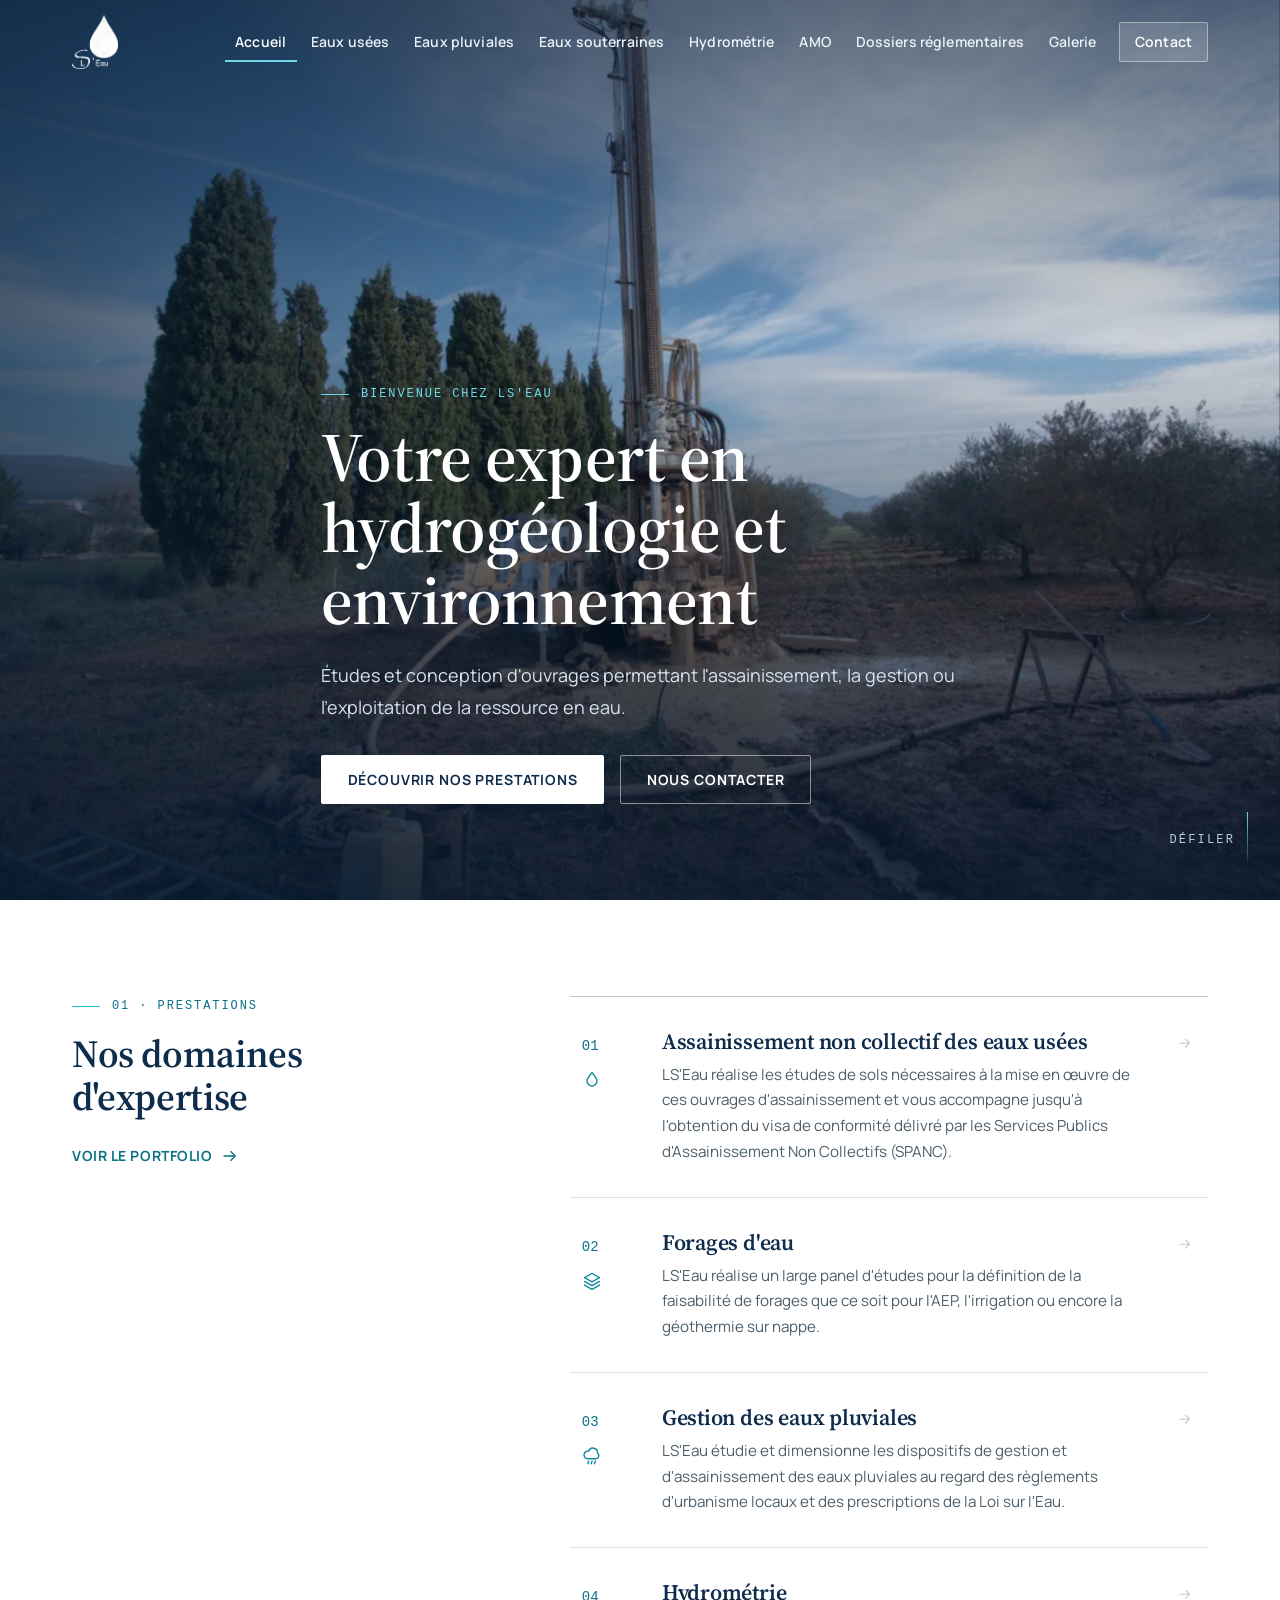
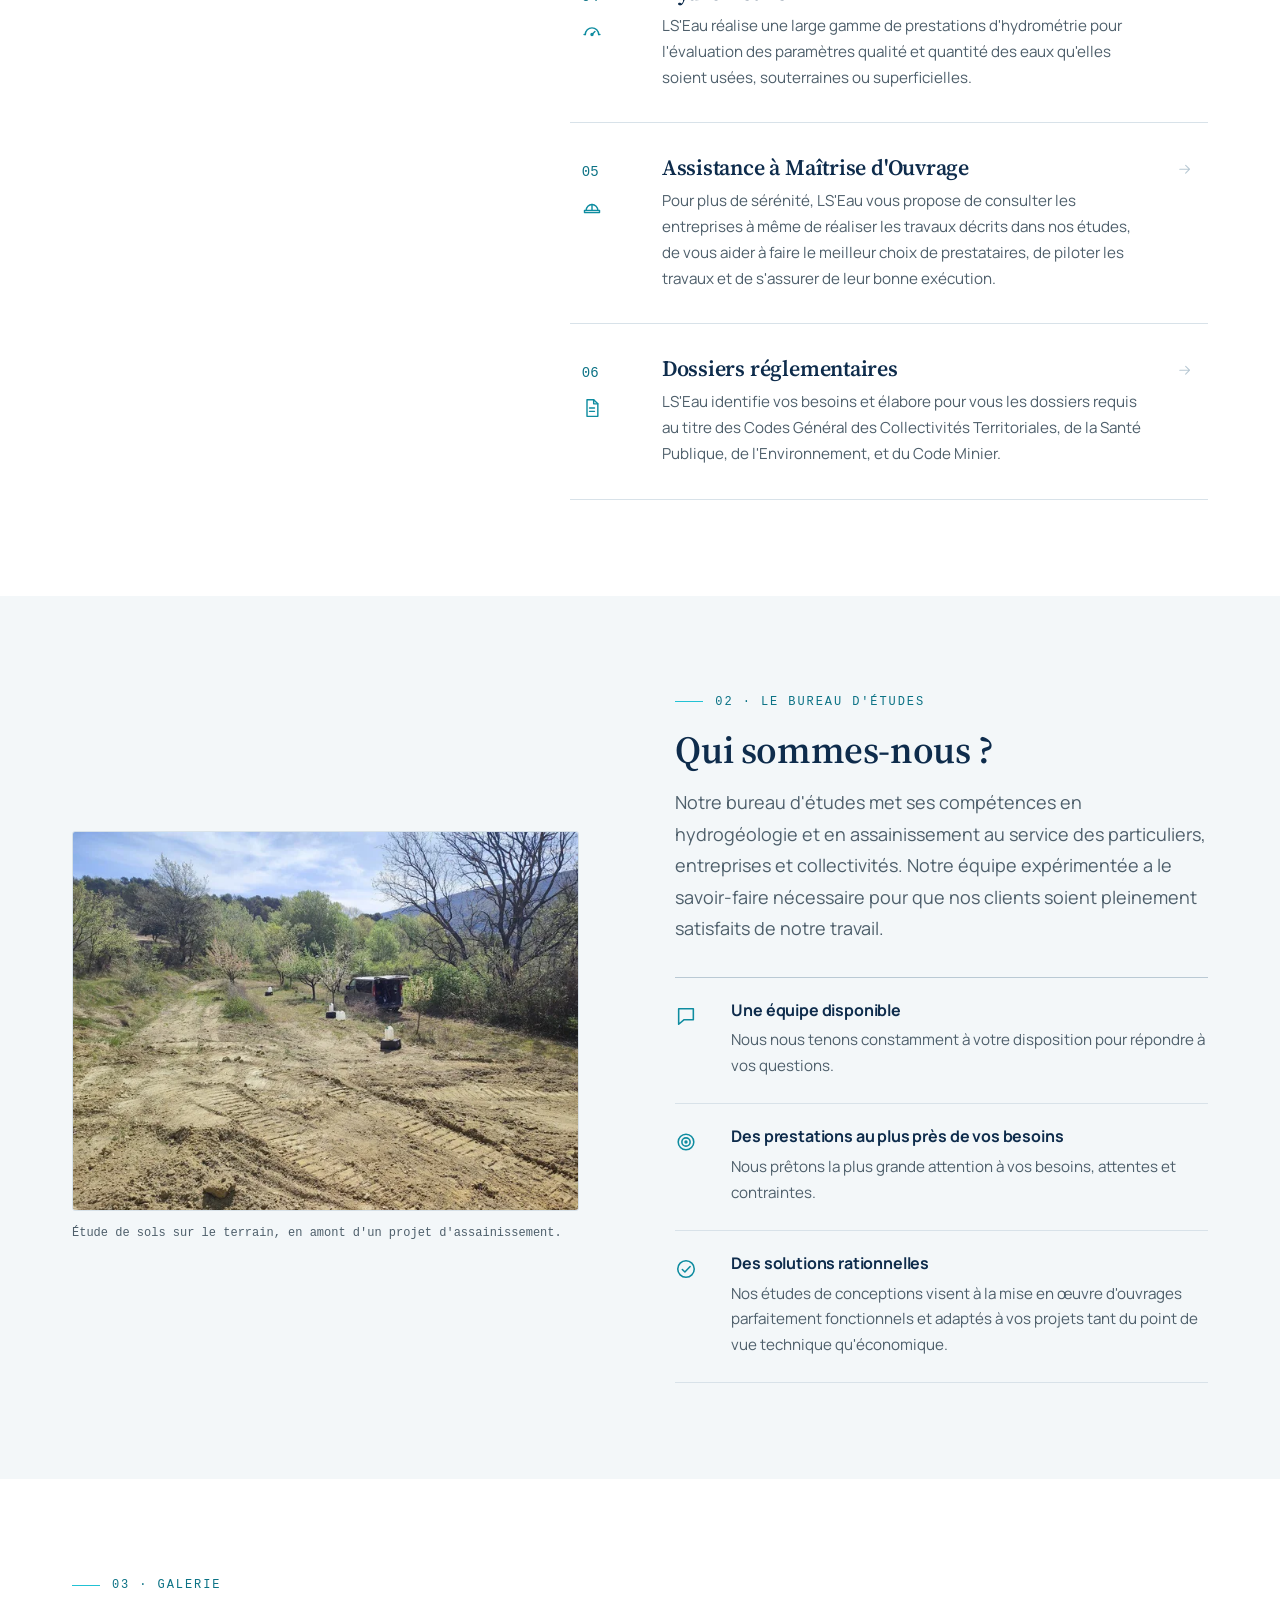
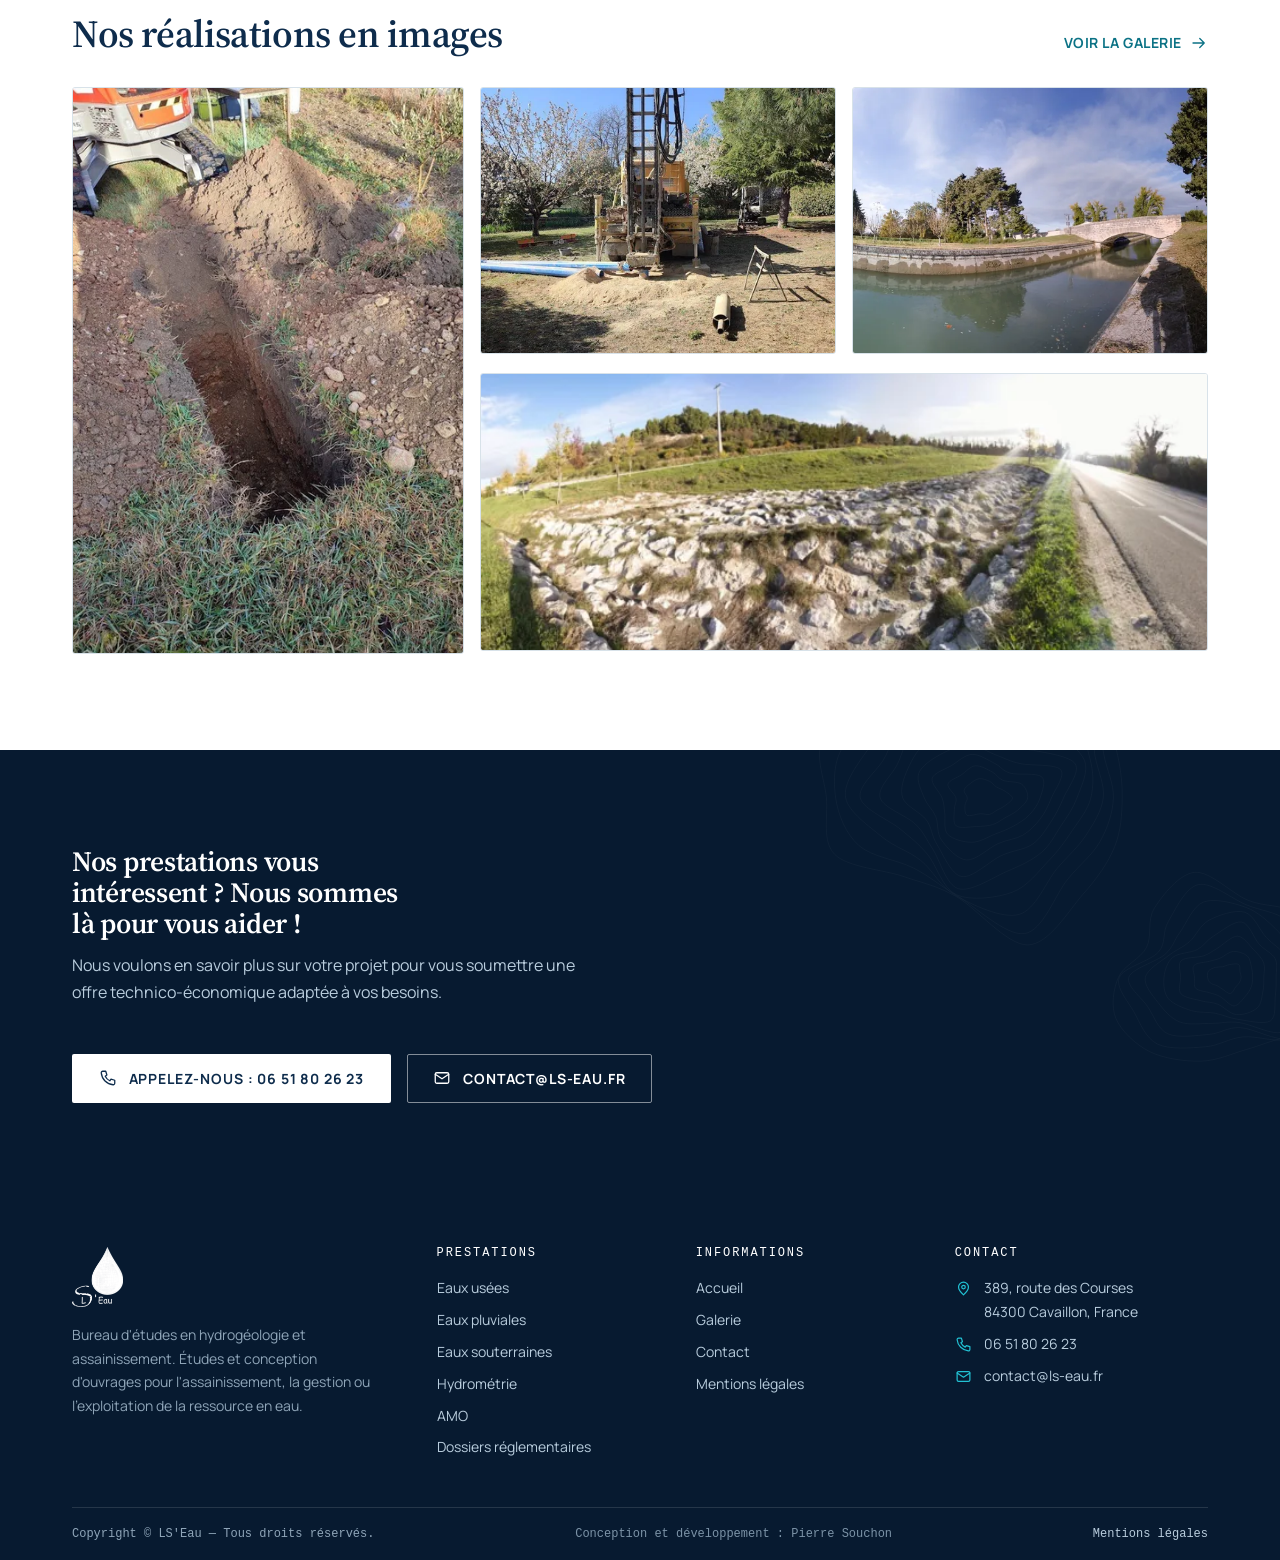
==== commit 47c30537: "Add files via upload" ====
--- a/index.html
+++ b/index.html
@@ -262,6 +262,7 @@
     </div>
     <div class="footer-bottom">
       <p>Copyright © LS'Eau — Tous droits réservés.</p>
+      <p class="footer-credit">Conception et développement : Pierre Souchon</p>
       <p><a href="mentions-legales/">Mentions légales</a></p>
     </div>
   </div>
--- a/css/style.css
+++ b/css/style.css
@@ -512,6 +512,40 @@
 .page-head h1 { margin-bottom: var(--sp-4); max-width: 20ch; }
 .page-head .lead { margin-bottom: 0; }
 
+/* Breadcrumb row: contextual annotation aligned with the trail, not stacked */
+.page-head__top {
+  display: flex;
+  align-items: baseline;
+  justify-content: space-between;
+  flex-wrap: wrap;
+  gap: var(--sp-3) var(--sp-5);
+  margin-bottom: var(--sp-5);
+}
+
+.page-head__top .breadcrumb { margin-bottom: 0; }
+
+.page-head__label {
+  display: flex;
+  align-items: center;
+  gap: var(--sp-3);
+  margin: 0 0 0 auto;
+  font-family: var(--font-mono);
+  font-size: var(--text-xs);
+  font-weight: 500;
+  letter-spacing: 0.18em;
+  text-transform: uppercase;
+  color: var(--teal-700);
+  white-space: nowrap;
+}
+
+.page-head__label::before {
+  content: "";
+  width: 38px;
+  height: 1px;
+  background: var(--line-strong);
+  flex: none;
+}
+
 .page-head__grid {
   display: grid;
   grid-template-columns: 1.15fr 0.85fr;
@@ -548,19 +582,23 @@
 .breadcrumb a:hover { color: var(--teal-700); }
 .breadcrumb [aria-current="page"] { color: var(--navy-800); }
 
-/* Full-bleed photo band (rainwater page) */
-.photo-band { position: relative; }
-.photo-band img { width: 100%; aspect-ratio: 21 / 9; object-fit: cover; }
+/* Restrained panoramic band (rainwater page): keeps the photograph's full
+   aspect ratio, contained to an editorial width so it no longer dominates. */
+.photo-band { position: relative; max-width: 960px; margin-inline: auto; }
+.photo-band img {
+  width: 100%;
+  height: auto;
+  aspect-ratio: 1413 / 576;
+  object-fit: cover;
+  border-radius: var(--radius);
+  border: 1px solid var(--line);
+}
 .photo-band figcaption {
-  position: absolute;
-  left: 0;
-  bottom: 0;
-  padding: var(--sp-2) var(--sp-5);
-  background: rgba(7, 26, 48, 0.78);
-  color: #d7e4ef;
-  font-family: var(--font-mono);
-  font-size: var(--text-xs);
-  letter-spacing: 0.05em;
+  margin-top: var(--sp-3);
+  font-family: var(--font-mono);
+  font-size: var(--text-xs);
+  letter-spacing: 0.04em;
+  color: var(--muted);
 }
 
 /* 8. Service index (homepage editorial list) ------------------------------- */
@@ -781,6 +819,12 @@
   padding-right: var(--sp-4);
   margin-bottom: 0;
 }
+
+/* The card body is the 1fr column: title + paragraphs share one flow so the
+   text keeps a comfortable measure instead of landing in the index column. */
+.study-grid--steps .study-card__body { min-width: 0; }
+.study-grid--steps .study-card__body h3 { max-width: 42ch; }
+.study-grid--steps .study-card__body p { max-width: 68ch; }
 
 .study-grid--steps .study-card:last-child { padding-bottom: 0; }
 
@@ -1000,6 +1044,58 @@
 .contact-sign { margin-top: var(--sp-7); padding-top: var(--sp-5); border-top: 1px solid var(--line); color: var(--muted); }
 .contact-sign strong { color: var(--navy-800); }
 
+/* Contact + map: information on the left, compact OSM embed on the right */
+.contact-layout {
+  display: grid;
+  grid-template-columns: minmax(0, 1.15fr) minmax(300px, 0.85fr);
+  gap: var(--sp-7);
+  align-items: start;
+}
+
+.contact-layout .contact-register { margin-top: 0; }
+
+.contact-map {
+  border-top: 2px solid var(--navy-800);
+  padding-top: var(--sp-4);
+}
+
+.contact-map__title {
+  font-family: var(--font-mono);
+  font-size: var(--text-xs);
+  font-weight: 500;
+  letter-spacing: 0.14em;
+  text-transform: uppercase;
+  color: var(--muted);
+  margin: 0 0 var(--sp-4);
+}
+
+.contact-map__frame {
+  position: relative;
+  aspect-ratio: 4 / 3;
+  overflow: hidden;
+  border: 1px solid var(--line);
+  border-radius: var(--radius);
+  background: var(--bg-alt);
+}
+
+.contact-map__frame iframe {
+  position: absolute;
+  inset: 0;
+  width: 100%;
+  height: 100%;
+  border: 0;
+}
+
+.contact-map__note { margin: var(--sp-3) 0 0; font-size: var(--text-sm); color: var(--muted); }
+.contact-map__note a { text-decoration: underline; text-underline-offset: 2px; }
+.contact-map__credit {
+  margin: var(--sp-2) 0 0;
+  font-family: var(--font-mono);
+  font-size: var(--text-xs);
+  color: var(--muted);
+}
+.contact-map__credit a { color: inherit; text-decoration: underline; text-underline-offset: 2px; }
+
 /* 18. Legal ---------------------------------------------------------------- */
 .legal { max-width: 800px; }
 .legal section { padding-block: var(--sp-5); border-bottom: 1px solid var(--line); }
@@ -1054,6 +1150,139 @@
 }
 
 .footer-bottom p { margin: 0; }
+.footer-credit { color: #7c93a7; }
+
+/* 19b. 404 — geological depth / topographic composition -------------------- */
+.notfound {
+  position: relative;
+  overflow: hidden;
+  background: var(--bg-alt);
+  border-bottom: 1px solid var(--line);
+}
+
+.notfound__contours {
+  top: 4%;
+  right: -140px;
+  width: 660px;
+  height: 560px;
+  opacity: 0.55;
+}
+
+.notfound__strata {
+  position: absolute;
+  inset: auto 0 0 0;
+  height: 46%;
+  pointer-events: none;
+  background: repeating-linear-gradient(
+    to bottom,
+    transparent 0 37px,
+    rgba(14, 44, 76, 0.05) 37px 38px
+  );
+  -webkit-mask-image: linear-gradient(to bottom, transparent, #000 45%);
+  mask-image: linear-gradient(to bottom, transparent, #000 45%);
+}
+
+.notfound__inner {
+  position: relative;
+  display: flex;
+  flex-direction: column;
+  justify-content: center;
+  min-height: calc(100svh - var(--header-h));
+  padding-block: var(--sp-8);
+}
+
+.notfound__code {
+  margin: 0;
+  font-family: var(--font-display);
+  font-weight: 600;
+  font-size: clamp(6rem, 21vw, 15rem);
+  line-height: 0.7;
+  letter-spacing: -0.05em;
+  color: transparent;
+  -webkit-text-stroke: 1px var(--line-strong);
+  user-select: none;
+}
+
+.notfound__grid {
+  display: grid;
+  grid-template-columns: minmax(0, 1.3fr) minmax(280px, 0.7fr);
+  gap: var(--sp-8);
+  align-items: end;
+  margin-top: var(--sp-5);
+}
+
+.notfound__eyebrow {
+  margin: 0 0 var(--sp-4);
+  font-family: var(--font-mono);
+  font-size: var(--text-xs);
+  font-weight: 500;
+  letter-spacing: 0.16em;
+  text-transform: uppercase;
+  color: var(--teal-700);
+}
+
+.notfound h1 { font-size: var(--text-hero); max-width: 14ch; margin-bottom: var(--sp-3); }
+
+.notfound__line {
+  font-family: var(--font-display);
+  font-style: italic;
+  font-size: var(--text-lg);
+  color: var(--navy-700);
+  margin-bottom: var(--sp-5);
+}
+
+.notfound .lead { max-width: 54ch; }
+
+.notfound__actions { margin-top: var(--sp-5); }
+
+.notfound__coords {
+  display: flex;
+  flex-wrap: wrap;
+  gap: var(--sp-2) var(--sp-4);
+  margin: var(--sp-5) 0 0;
+  font-family: var(--font-mono);
+  font-size: var(--text-xs);
+  letter-spacing: 0.08em;
+  color: var(--muted);
+}
+
+.notfound__coords span + span::before {
+  content: "·";
+  margin-right: var(--sp-4);
+  color: var(--line-strong);
+}
+
+.notfound__services { border-top: 2px solid var(--navy-800); padding-top: var(--sp-4); }
+
+.notfound__caption {
+  margin: 0 0 var(--sp-3);
+  font-family: var(--font-mono);
+  font-size: var(--text-xs);
+  font-weight: 500;
+  letter-spacing: 0.14em;
+  text-transform: uppercase;
+  color: var(--muted);
+}
+
+.notfound__services ul { list-style: none; margin: 0; padding: 0; }
+.notfound__services li { border-bottom: 1px solid var(--line); }
+
+.notfound__services a {
+  display: flex;
+  align-items: baseline;
+  gap: var(--sp-3);
+  padding: var(--sp-2) 0;
+  font-size: var(--text-sm);
+  color: var(--navy-800);
+}
+
+.notfound__services a span {
+  font-family: var(--font-mono);
+  font-size: var(--text-xs);
+  color: var(--teal-700);
+}
+
+.notfound__services a:hover { color: var(--teal-700); text-decoration: none; }
 
 /* 20. Motion system (progressive reveal) ----------------------------------- */
 /* Elements are only hidden once JS has added .reveal-init, so content is
@@ -1130,6 +1359,10 @@
   .cta-band__inner { flex-direction: column; align-items: flex-start; }
   .contact-register li { grid-template-columns: 3rem 1fr; }
   .contact-register__value { grid-column: 2; }
+  .contact-layout { grid-template-columns: 1fr; gap: var(--sp-6); }
+  .contact-map { max-width: 560px; }
+  .notfound__grid { grid-template-columns: 1fr; gap: var(--sp-6); align-items: start; }
+  .notfound__code { font-size: clamp(5rem, 28vw, 10rem); }
 }
 
 @media (max-width: 640px) {
@@ -1167,6 +1400,12 @@
 
   .contact-register li { grid-template-columns: 1fr; gap: var(--sp-3); padding-block: var(--sp-5); }
   .contact-register__value { grid-column: auto; font-size: var(--text-lg); }
+
+  .contact-map { max-width: none; }
+
+  .notfound__inner { padding-block: var(--sp-7); }
+  .notfound h1 { max-width: none; }
+  .notfound__grid { gap: var(--sp-5); }
 
   .legal dl { grid-template-columns: 1fr; gap: var(--sp-1); }
   .legal dd { margin-bottom: var(--sp-3); }
